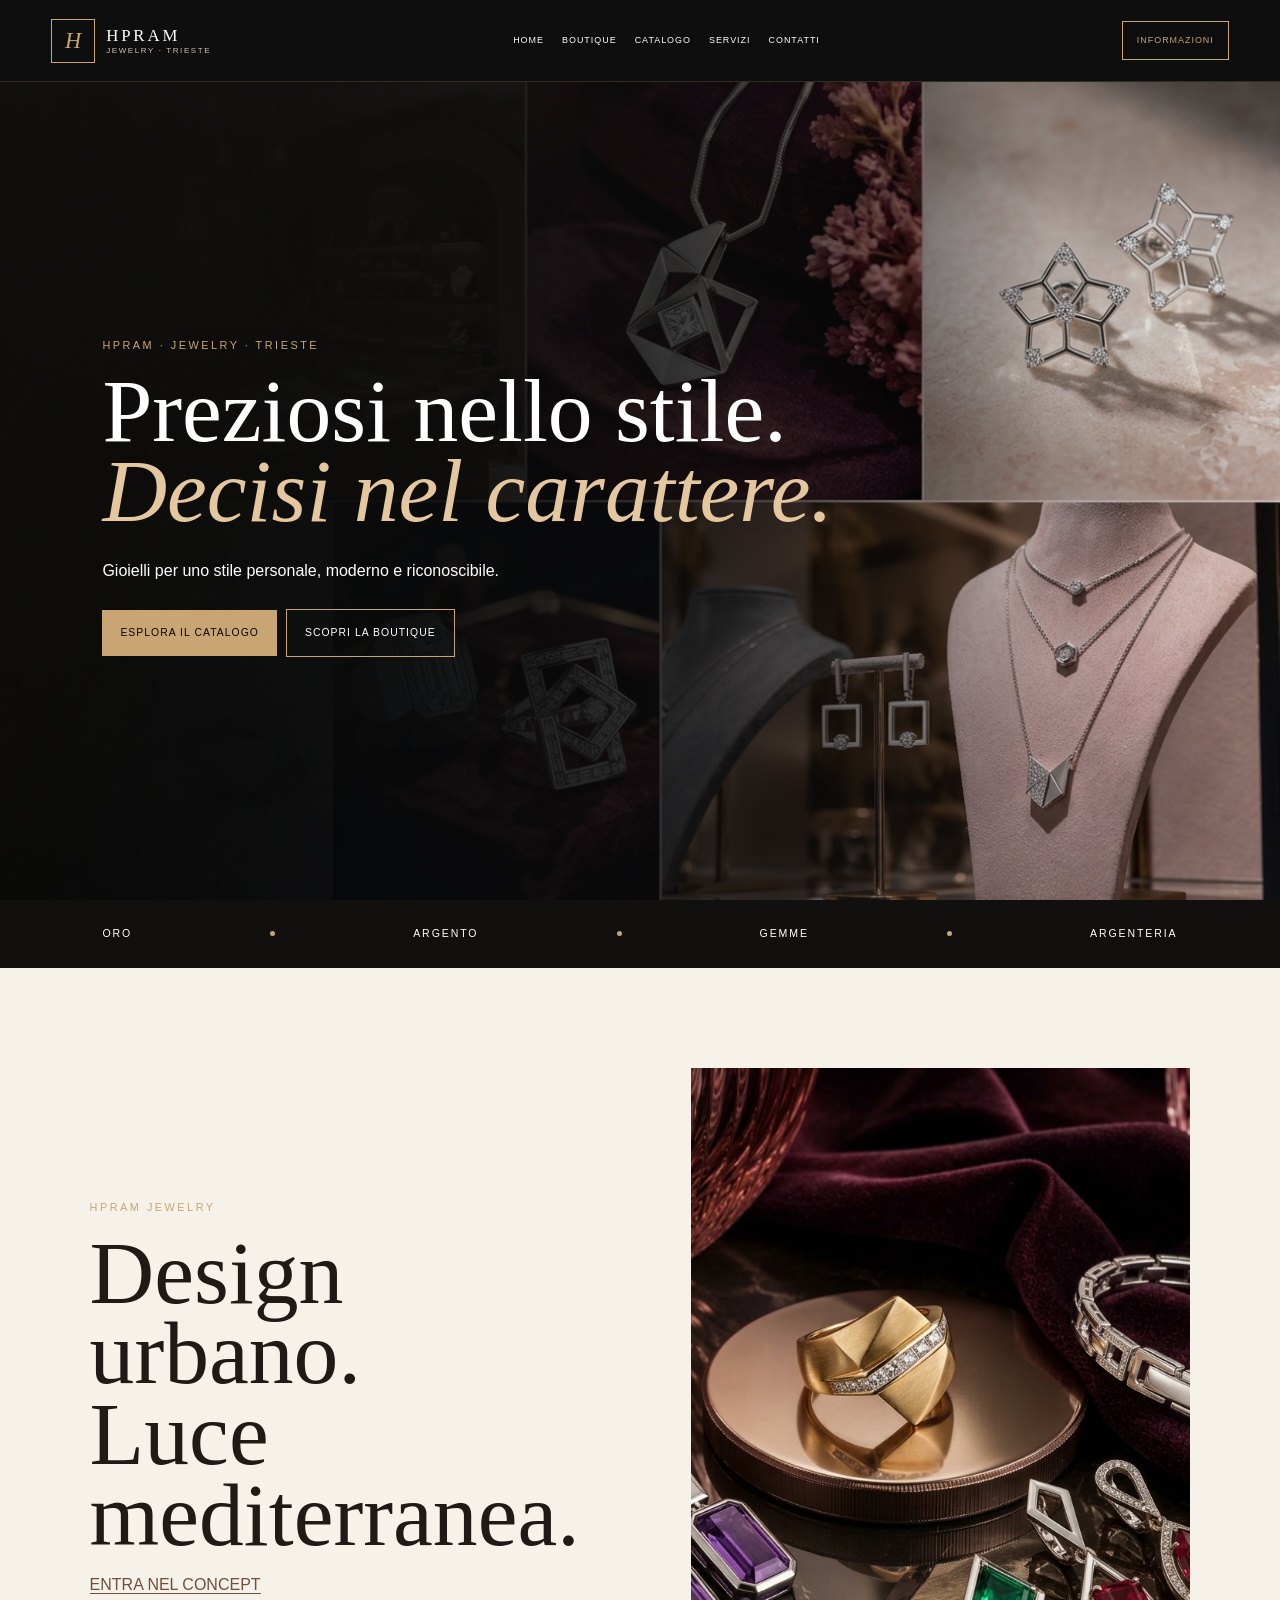
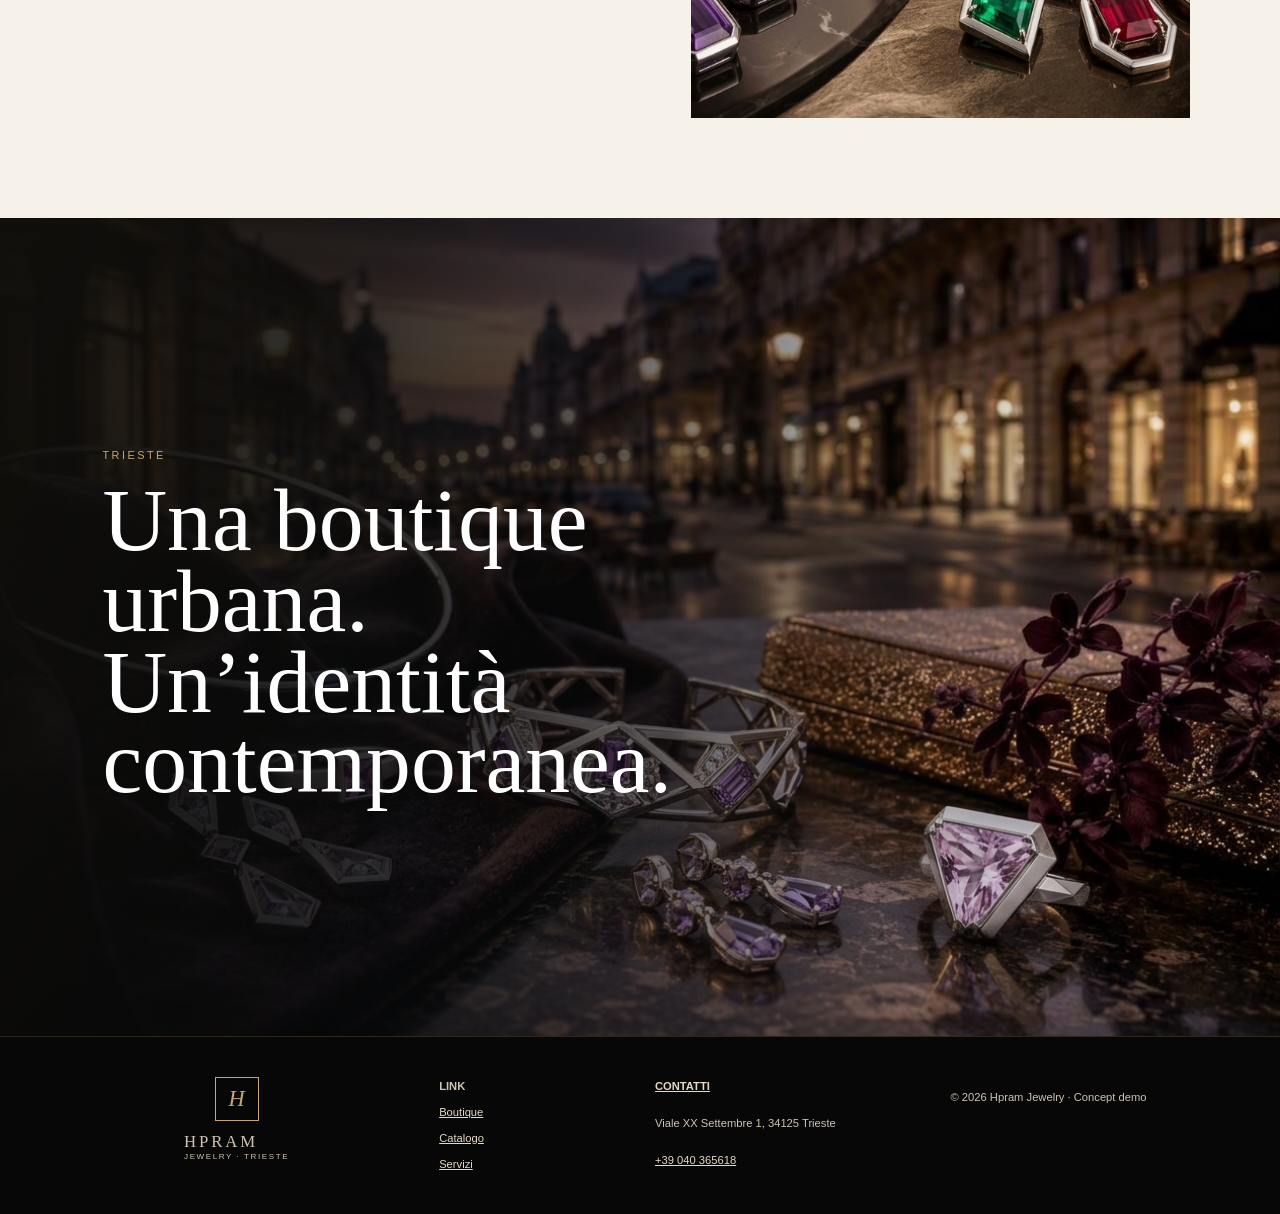
==== index.html @ 6ae10755 "Add files via upload" ====
<!doctype html>
<html lang="it">

<head>
    <meta charset="utf-8">
    <meta name="viewport" content="width=device-width,initial-scale=1">
    <meta name="description" content="Hpram Jewelry a Trieste: gioielli, orologi e argenteria.">
    <link rel="stylesheet" href="css/style.css">
    <script src="config/data.js" defer></script>
    <script src="js/site.js" defer></script>
    <title>Hpram Jewelry | Trieste</title>
</head>

<body>
    <!-- <div class="demo">CONCEPT DIMOSTRATIVO · PRODOTTI E PREZZI NON REALI</div> -->
    <header><a class="logo" href="index.html"><i>H</i><span>HPRAM<small>JEWELRY · TRIESTE</small></span></a><button
            class="menu">MENU</button>
        <nav><a href="index.html">HOME</a><a href="boutique.html">BOUTIQUE</a><a href="catalogo.html">CATALOGO</a>
            <!-- <a href="gioielli.html">GIOIELLI</a><a href="orologi.html">OROLOGI</a> -->
                <a href="servizi.html">SERVIZI</a><a
                href="contatti.html">CONTATTI</a></nav><a class="headerCta" href="contatti.html">INFORMAZIONI</a>
    </header>
    <main>
        <section class="hero"><img src="assets/images/hero.jpg">
            <div class="shade"></div>
            <div class="heroCopy">
                <p>HPRAM · JEWELRY · TRIESTE</p>
                <h1>Preziosi nello stile.<br><em>Decisi nel carattere.</em></h1><span>Gioielli per uno stile personale, moderno e riconoscibile.</span><a class="btn teal"
                    href="catalogo.html">ESPLORA IL CATALOGO</a><a class="btn ghost" href="boutique.html">SCOPRI LA
                    BOUTIQUE</a>
            </div>
        </section>
        <section class="manifesto">
            <span>ORO</span><i></i><span>ARGENTO</span><i></i><span>GEMME</span><i></i><span>ARGENTERIA</span>
        </section>
        <section class="intro section">
            <div>
                <p class="eyebrow">HPRAM JEWELRY</p>
                <h2>Design urbano.<br>Luce mediterranea.</h2>
                <!-- <p>Una direzione creativa completamente nuova: verde petrolio, blu notte, avorio e accenti oro chiaro.</p> -->
                <a class="textLink" href="boutique.html">ENTRA NEL CONCEPT</a>
            </div><img src="assets/images/gems.jpg">
        </section>
        <!-- <section class="portals"><a href="gioielli.html"><img src="assets/images/sculptural.jpg">
                <div><small>FORME E MATERIA</small>
                    <h2>Gioielli</h2>
                </div>
            </a>
            <a href="orologi.html"><img src="assets/images/watches.jpg">
                <div><small>TIME SELECTION</small>
                    <h2>Orologi</h2>
                </div>
            </a>
        </section> -->
        <section class="city"><img src="assets/images/trieste.jpg">
            <div>
                <p class="eyebrow">TRIESTE</p>
                <h2>Una boutique urbana.<br>Un’identità contemporanea.</h2>
            </div>
        </section>
    </main>
       <footer>
        <div class="logo"><i>H</i><span>HPRAM<small>JEWELRY · TRIESTE</small></span></div>
        <div><b>LINK</b><a href="boutique.html">Boutique</a><a href="catalogo.html">Catalogo</a><a
                href="servizi.html">Servizi</a></div>
        <div><b><a href="contatti.html">CONTATTI</a></b>
            <p data-key="address"></p><a class="phoneNumber"></a>
        </div>
        <p>© <span id="year"></span> Hpram Jewelry · Concept demo</p>
    </footer>
</body>

</html>
---- css/style.css ----
:root {
  --noir:#070707; --obsidian:#11100f; --espresso:#241914; --bronze:#6d503d;
  --champagne:#c8a572; --oldgold:#a9854f; --ivory:#f7f2e9; --porcelain:#fffdf9;
  --taupe:#cfc3b4; --ink:#201a17; --white:#fff; --serif:Georgia,serif;
  --header-h:82px;
}

*,*::before,*::after{box-sizing:border-box}
html{width:100%;max-width:100%;scroll-behavior:smooth;background:var(--noir)}
body{width:100%;max-width:100%;min-width:0;margin:0;overflow-x:clip;background:var(--ivory);color:var(--ink);font-family:Arial,sans-serif;line-height:1.7}
img,picture,video,svg{max-width:100%}
a{color:inherit}

.demo{padding:6px;background:var(--oldgold);color:var(--noir);text-align:center;font-size:9px;letter-spacing:.16em;font-weight:700}

header{height:var(--header-h);padding:0 4vw;background:rgba(7,7,7,.97);color:#fff;display:flex;align-items:center;justify-content:space-between;position:sticky;top:0;z-index:9999;border-bottom:1px solid #c8a57233;backdrop-filter:blur(14px);-webkit-backdrop-filter:blur(14px)}
.logo{display:flex;align-items:center;gap:11px;color:inherit;text-decoration:none;min-width:0}
.logo i{width:44px;height:44px;display:grid;place-items:center;flex:0 0 44px;border:1px solid var(--champagne);color:var(--champagne);font:italic 1.4rem var(--serif)}
.logo span{font:1.05rem var(--serif);letter-spacing:.17em}
.logo small{display:block;color:var(--taupe);font:8px Arial,sans-serif;letter-spacing:.2em}
.menu{display:none;color:#fff;background:none;border:0}
nav{display:flex;gap:18px}
nav a,.headerCta{color:#fff;text-decoration:none;font-size:.56rem;letter-spacing:.11em}
.headerCta{padding:11px 14px;border:1px solid var(--champagne);color:var(--champagne)}

.hero,.pageHero,.city{height:calc(100vh - var(--header-h));min-height:650px;position:relative;color:#fff;display:flex;align-items:center;background:var(--noir);overflow:hidden}
.hero>img,.pageHero>img,.city>img{position:absolute;inset:0;width:100%;height:100%;object-fit:cover}
.shade,.hero::after,.pageHero::after,.city::after{content:"";position:absolute;inset:0;background:linear-gradient(115deg,rgba(184,148,88,.07),transparent 42%),linear-gradient(90deg,rgba(4,5,6,.96),rgba(8,9,10,.82) 30%,rgba(12,12,13,.48) 58%,rgba(5,6,7,.10) 82%,rgba(5,6,7,.03))}
.heroCopy,.pageHero>div,.city>div{position:relative;z-index:1;margin-left:8vw;max-width:760px}
.heroCopy>p,.pageHero p,.eyebrow,.catalogHero>p,.category p{color:var(--champagne);text-transform:uppercase;letter-spacing:.23em;font-size:.68rem}
.hero h1,.pageHero h1,.intro h2,.city h2,.editorial h2,.category h1,.contact h1,.catalogHero h1{font:clamp(3.7rem,7vw,7rem)/.9 var(--serif);margin:.18em 0}
.hero h1 em{font-weight:400;color:#e4c79e}
.heroCopy>span{display:block;max-width:560px;margin:25px 0}

.btn{display:inline-block;padding:14px 18px;text-decoration:none;font-size:.65rem;letter-spacing:.1em;margin-right:9px}
.btn.teal{background:var(--champagne);color:var(--noir)}
.btn.ghost{border:1px solid var(--champagne);color:#fff}
.btn.dark{background:var(--espresso);color:#fff}

.manifesto{background:var(--obsidian);color:#fff;padding:25px 8vw;display:flex;align-items:center;justify-content:space-between;font-size:.66rem;letter-spacing:.18em}
.manifesto i{width:5px;height:5px;background:var(--champagne);border-radius:50%}
.section{padding:100px 7vw;background:var(--ivory)}
.intro,.editorial{display:grid;grid-template-columns:minmax(0,1fr) minmax(0,1fr);gap:8vw;align-items:center}
.intro>* ,.editorial>*{min-width:0}
.intro img{width:100%;height:650px;object-fit:cover}
.textLink{color:var(--bronze);text-decoration:none;border-bottom:1px solid var(--bronze)}

.portals{display:grid;grid-template-columns:minmax(0,1fr) minmax(0,1fr);gap:10px;background:var(--noir);padding:10px;overflow:hidden}
.portals a{height:74vh;position:relative;overflow:hidden;color:#fff;min-width:0}
.portals img{width:100%;height:100%;object-fit:cover}
.portals a::after{content:"";position:absolute;inset:0;background:linear-gradient(transparent,rgba(7,7,7,.94))}
.portals div{position:absolute;z-index:1;left:35px;right:35px;bottom:30px}
.portals small{color:var(--champagne)}
.portals h2{font:4rem var(--serif);margin:0}
.wide img{width:100%;height:78vh;object-fit:cover}

.catalogHero{padding:100px 7vw 70px;background:linear-gradient(135deg,var(--noir),var(--espresso) 58%,var(--bronze));color:#fff}
.catalogHero span{color:#eadcca}
.catalogArea,.filtered{padding:70px 5vw 100px;background:var(--ivory);min-width:0}
.tools{display:flex;gap:14px;align-items:center;flex-wrap:wrap;border-bottom:1px solid var(--taupe);padding-bottom:25px;min-width:0}
.tools input{flex:1;min-width:260px;padding:14px;background:var(--porcelain);border:1px solid var(--taupe);color:var(--ink)}
.tools select{padding:13px;background:var(--porcelain);border:1px solid var(--taupe);color:var(--ink)}
#filters{display:flex;gap:6px;min-width:0}
#filters button{padding:9px;border:1px solid var(--taupe);background:transparent;color:var(--espresso)}
#filters button.active{background:var(--espresso);color:#fff;border-color:var(--espresso)}
.productGrid{display:grid;grid-template-columns:repeat(4,minmax(0,1fr));gap:30px 12px;margin-top:25px;min-width:0}
.productGrid>*{min-width:0}
.photo{position:relative;aspect-ratio:1/1.12;overflow:hidden;background:#e7ded1;cursor:pointer}
.photo img{width:100%;height:100%;object-fit:cover}
.badge{position:absolute;top:10px;left:10px;background:var(--noir);color:var(--champagne);padding:6px;font-size:.55rem}
.metaCard{padding:12px 3px;min-width:0}
.metaCard small,#count,.contact dt{color:var(--bronze)}
.metaCard h2{font:1.25rem var(--serif);margin:5px 0}
.metaCard button{float:right;border:0;background:none;text-decoration:underline;color:var(--espresso)}
#count{margin:20px 0}
#empty{display:none}

.category{height:72vh;padding:7vw;display:flex;align-items:end;color:#fff;background-size:cover;background-position:center;overflow:hidden}
.category.jewelry{background-image:linear-gradient(#07070744,#070707dd),url('../assets/images/sculptural.jpg')}
.category.watches{background-image:linear-gradient(#07070744,#070707dd),url('../assets/images/watches.jpg')}
.serviceGrid{display:grid;grid-template-columns:minmax(0,1fr) minmax(0,1fr);gap:1px;background:var(--champagne)}
.serviceGrid article{background:var(--ivory);padding:60px;min-width:0}
.serviceGrid b{color:var(--oldgold)}
.serviceGrid h2{font:2.3rem var(--serif)}
.contact{display:grid;grid-template-columns:minmax(0,1fr) minmax(0,1fr);min-height:calc(100vh - var(--header-h));background:var(--ivory)}
.contact>div{min-width:0}
.contact>img{width:100%;height:100%;object-fit:cover;min-width:0}
.contact dt{font-size:.65rem;margin-top:18px}
.contact dd{margin:4px 0;font:1.15rem var(--serif);white-space:pre-line;overflow-wrap:anywhere}
.contact a{color:var(--espresso)}
.notice{color:#78695f;font-size:.8rem}

footer{padding:40px 5vw;background:var(--noir);color:var(--taupe);display:grid;grid-template-columns:1.3fr .7fr 1fr 1fr;gap:30px;font-size:.7rem;border-top:1px solid #c8a57233}
footer>div{display:flex;flex-direction:column;gap:7px;min-width:0}
footer a{color:#e7d8c3}

/* PRODUCT MODAL */
#modal{position:fixed;inset:0;width:min(1120px,calc(100% - 48px));max-width:1120px;max-height:min(820px,calc(100dvh - 48px));margin:auto;padding:0;border:0;border-radius:2px;background:#f5f3ef;color:#101112;box-shadow:0 40px 100px rgba(0,0,0,.4),0 10px 35px rgba(0,0,0,.18);overflow:hidden}
#modal::backdrop{background:rgba(4,6,8,.78);backdrop-filter:blur(12px);-webkit-backdrop-filter:blur(12px)}
#modal[open]{animation:modalIn .5s cubic-bezier(.22,1,.36,1)}
@keyframes modalIn{from{opacity:0;transform:translateY(20px) scale(.985)}to{opacity:1;transform:none}}
#modal .modalGrid{display:grid;grid-template-columns:minmax(0,1.08fr) minmax(380px,.92fr);min-height:650px}
#modal .modalGrid>img{display:block;width:100%;height:100%;min-height:650px;object-fit:cover;background:#e6e2dc}
#modal .modalGrid>div{display:flex;flex-direction:column;justify-content:center;padding:clamp(45px,5vw,75px);background:linear-gradient(145deg,rgba(190,158,100,.04),transparent 35%),#f5f3ef;overflow:hidden}
#modal .meta{margin:0 0 18px;color:#96794c;font-size:10px;font-weight:600;line-height:1.4;letter-spacing:.26em;text-transform:uppercase}
#modal h2{margin:0 0 14px;color:#111214;font-size:clamp(2.2rem,4vw,4rem);font-weight:300;line-height:.98;letter-spacing:-.045em}
#modal strong{display:block;margin:0 0 28px;color:#9b7c4a;font-size:.88rem;font-weight:500;letter-spacing:.08em}
#modal .desc{max-width:420px;margin:0 0 34px;color:#64615d;font-size:.95rem;line-height:1.75}
#modal dl{margin:0 0 36px;padding:0;border-top:1px solid rgba(17,18,20,.12)}
#modal dl>div{display:flex;align-items:center;justify-content:space-between;padding:18px 0;border-bottom:1px solid rgba(17,18,20,.12)}
#modal dt{color:#77736d;font-size:9px;font-weight:600;letter-spacing:.18em;text-transform:uppercase}
#modal dd{margin:0;color:#18191a;font-size:11px;font-weight:500;letter-spacing:.1em}
#modal .cont{display:flex;align-items:center;justify-content:space-between;width:100%;padding:19px 22px;border:1px solid #111315;background:#111315;color:#fff;font-size:10px;font-weight:600;letter-spacing:.16em;text-decoration:none}
#modal .cont::after{content:"→";color:#cfad72;font-size:17px}
#modal .close{position:absolute;top:22px;right:22px;z-index:10;display:flex;align-items:center;justify-content:center;width:44px;height:44px;padding:0;border:1px solid rgba(0,0,0,.12);border-radius:50%;background:rgba(245,243,239,.85);color:#111;font-size:24px;cursor:pointer;backdrop-filter:blur(10px);-webkit-backdrop-filter:blur(10px)}
html.modal-open,body.modal-open{overflow:hidden!important;overscroll-behavior:none}

/* TABLET + MOBILE */
@media(max-width:1000px){
  :root{--header-h:74px}
  header{position:fixed!important;top:0;left:0;right:0;width:100%;height:var(--header-h);padding:0 clamp(18px,5vw,35px);z-index:10001;background:rgba(7,7,7,.94)!important}
  body{padding-top:var(--header-h)}
  .headerCta{display:none}
  .menu{display:flex;align-items:center;justify-content:center;position:relative;z-index:10003;height:42px;padding:0 16px;border:1px solid rgba(255,255,255,.16);border-radius:100px;background:rgba(255,255,255,.025);color:#fff;font-size:10px;font-weight:500;letter-spacing:.18em;cursor:pointer}
  header nav{counter-reset:hpram-nav;display:flex;position:fixed;inset:0;z-index:10002;width:100%;height:100dvh;min-width:0;flex-direction:column;align-items:stretch;justify-content:center;gap:0;padding:max(100px,env(safe-area-inset-top)) clamp(24px,7vw,52px) max(35px,env(safe-area-inset-bottom));background:radial-gradient(circle at 90% 8%,rgba(199,164,103,.10),transparent 28%),radial-gradient(circle at 0 100%,rgba(255,255,255,.035),transparent 27%),#090a0b;overflow:hidden;overscroll-behavior:none;opacity:0;visibility:hidden;transform:translateX(100%);transition:transform .7s cubic-bezier(.76,0,.24,1),opacity .4s ease,visibility .7s}
  header nav::before{content:"HPRAM  /  TRIESTE";position:absolute;top:42px;left:clamp(24px,7vw,52px);color:#bc9b62;font-size:9px;font-weight:500;letter-spacing:.28em;opacity:0;transition:opacity .5s ease .4s}
  header nav::after{content:"";position:absolute;top:61px;left:clamp(24px,7vw,52px);width:0;height:1px;background:linear-gradient(90deg,#bc9b62,transparent);transition:width .9s cubic-bezier(.22,1,.36,1) .35s}
  header nav.open{opacity:1;visibility:visible;transform:none}
  header nav.open::before{opacity:.75}
  header nav.open::after{width:85px}
  header nav a{counter-increment:hpram-nav;position:relative;display:flex;align-items:center;width:100%;min-width:0;padding:clamp(13px,2.3vh,20px) 4px;border-bottom:1px solid rgba(255,255,255,.075);color:rgba(255,255,255,.92);font-size:clamp(1.45rem,6vw,2.3rem);font-weight:300;line-height:1;letter-spacing:-.02em;text-decoration:none;opacity:0;transform:translateX(30px);transition:opacity .55s ease,transform .65s cubic-bezier(.22,1,.36,1),color .3s ease}
  header nav a::before{content:"0" counter(hpram-nav);width:38px;flex:0 0 38px;color:#bc9b62;font-size:9px;font-weight:500;letter-spacing:.12em;opacity:.65}
  header nav.open a{opacity:1;transform:none}
  header nav.open a:nth-child(1){transition-delay:.12s} header nav.open a:nth-child(2){transition-delay:.17s} header nav.open a:nth-child(3){transition-delay:.22s} header nav.open a:nth-child(4){transition-delay:.27s} header nav.open a:nth-child(5){transition-delay:.32s} header nav.open a:nth-child(6){transition-delay:.37s} header nav.open a:nth-child(7){transition-delay:.42s}
  html.menu-open,body.menu-open{overflow:hidden!important;height:100%;max-height:100%;overscroll-behavior:none;touch-action:none}

  .section,.catalogArea,.filtered{width:100%;max-width:100%;padding-left:clamp(20px,5vw,40px);padding-right:clamp(20px,5vw,40px)}
  .intro,.editorial,.contact,.serviceGrid{grid-template-columns:minmax(0,1fr)}
  .productGrid{grid-template-columns:repeat(2,minmax(0,1fr))}
  .serviceGrid article{padding:55px clamp(20px,5vw,40px)}
  .contact{min-height:auto}
  .contact>img{height:min(70vh,650px)}
  footer{grid-template-columns:1fr 1fr;padding-left:clamp(20px,5vw,40px);padding-right:clamp(20px,5vw,40px)}
  .tools{min-width:0}
  .tools input,.tools select{max-width:100%;min-width:0}
  #filters{max-width:100%;min-width:0}
}

@media(max-width:650px){
  .section,.catalogArea,.filtered{padding-left:20px;padding-right:20px}
  header{padding-left:18px;padding-right:18px}
  .logo i{width:38px;height:38px;flex-basis:38px;font-size:1.15rem}
  .logo span{font-size:.9rem;letter-spacing:.14em;white-space:nowrap}
  .logo small{font-size:7px;letter-spacing:.14em}
  .menu{height:40px;padding:0 14px}
  .hero,.pageHero,.city{height:calc(100svh - var(--header-h));min-height:520px}
  .heroCopy,.pageHero>div,.city>div{width:auto;max-width:calc(100% - 40px);margin-left:20px;margin-right:20px}
  .hero h1,.pageHero h1,.intro h2,.city h2,.editorial h2,.category h1,.contact h1,.catalogHero h1{font-size:clamp(2.7rem,12vw,3.5rem);overflow-wrap:normal;word-break:normal}
  .manifesto{width:100%;padding:22px 20px;gap:12px;flex-wrap:wrap;overflow:hidden}
  .portals{grid-template-columns:minmax(0,1fr);padding:6px}
  .portals a{height:68vh;width:100%}
  .portals div{left:22px;right:22px;bottom:24px}
  .portals h2{font-size:clamp(2.4rem,11vw,3.5rem);line-height:1}
  .wide img{height:60vh}
  .serviceGrid article{padding:50px 20px}
  .contact>img{height:55vh;min-height:380px}
  .productGrid{grid-template-columns:minmax(0,1fr);gap:30px;width:100%}
  .tools{display:flex;flex-direction:column;align-items:stretch;width:100%;max-width:100%;gap:14px}
  .tools input,.tools select{display:block;width:100%;max-width:100%;min-width:0;flex:none}
  .tools input{font-size:16px}
  #filters{display:flex;width:100%;max-width:100%;min-width:0;gap:18px;overflow-x:auto;overflow-y:hidden;white-space:nowrap;scrollbar-width:none;-webkit-overflow-scrolling:touch}
  #filters::-webkit-scrollbar{display:none}
  #filters button{flex:0 0 auto}
  footer{grid-template-columns:minmax(0,1fr);padding:45px 20px;gap:28px}

  #modal{inset:0;width:100%;max-width:none;height:100dvh;max-height:100dvh;margin:0;border-radius:0;overflow:hidden}
  #modal .modalGrid{grid-template-columns:1fr;grid-template-rows:43dvh 57dvh;width:100%;height:100dvh;min-height:0;overflow:hidden}
  #modal .modalGrid>img{width:100%;height:43dvh;min-height:0;object-fit:cover}
  #modal .modalGrid>div{height:57dvh;padding:27px 24px max(22px,env(safe-area-inset-bottom));justify-content:flex-start;overflow:hidden}
  #modal .meta{margin-bottom:11px;font-size:8px}
  #modal h2{margin-bottom:10px;font-size:clamp(1.9rem,9vw,2.7rem)}
  #modal strong{margin-bottom:17px;font-size:.8rem}
  #modal .desc{margin-bottom:20px;font-size:.85rem;line-height:1.6}
  #modal dl{margin-bottom:21px}
  #modal dl>div{padding:13px 0}
  #modal .cont{min-height:52px;margin-top:auto;padding:16px 18px;font-size:9px}
  #modal .close{position:fixed;top:max(18px,env(safe-area-inset-top));right:18px;width:43px;height:43px;border-color:rgba(255,255,255,.35);background:rgba(10,11,12,.55);color:#fff}
}

@media(max-width:380px){
  .section,.catalogArea,.filtered{padding-left:16px;padding-right:16px}
  header{padding-left:14px;padding-right:14px}
  .logo span{font-size:.82rem;letter-spacing:.11em}
  .logo small{font-size:6px}
  .menu{padding:0 12px;font-size:9px}
  .heroCopy,.pageHero>div,.city>div{max-width:calc(100% - 32px);margin-left:16px;margin-right:16px}
}

@media(max-width:650px) and (max-height:700px){
  #modal .modalGrid{grid-template-rows:36dvh 64dvh}
  #modal .modalGrid>img{height:36dvh}
  #modal .modalGrid>div{height:64dvh;padding-top:22px}
  #modal h2{font-size:1.85rem}
  #modal .desc{line-height:1.5;margin-bottom:14px}
}

@media(prefers-reduced-motion:reduce){
  *,*::before,*::after{scroll-behavior:auto!important;transition-duration:.01ms!important;animation-duration:.01ms!important;animation-iteration-count:1!important}
}



/* =========================================================
   HPRAM - PREMIUM MOBILE HERO
   ========================================================= */

@media (max-width: 650px) {

    /* =====================================================
       HERO
       ===================================================== */

    .hero {
        position: relative;

        width: 100%;
        max-width: 100%;

        /*
         * Se hai header mobile fixed da 74px
         */
        height: calc(100svh - 74px);
        min-height: 600px;

        display: flex;
        align-items: flex-end;

        overflow: hidden;

        background: #070707;
    }


    /* =====================================================
       HERO IMAGE
       ===================================================== */

    .hero > img {
        position: absolute;
        inset: 0;

        width: 100%;
        height: 100%;

        max-width: none;

        object-fit: cover;

        /*
         * Sposta leggermente l'inquadratura.
         * Puoi regolare 60% in base alla tua hero.jpg
         */
        object-position: 60% center;

        transform: scale(1.015);
    }


    /* =====================================================
       OVERLAY

       Più profondo in basso, dove si trova il testo.
       L'immagine nella parte superiore resta visibile.
       ===================================================== */

    .hero .shade {
        position: absolute;
        inset: 0;

        z-index: 1;

        width: 100%;
        height: 100%;

        background:
            linear-gradient(
                180deg,
                rgba(7, 7, 7, .08) 0%,
                rgba(7, 7, 7, .10) 25%,
                rgba(7, 7, 7, .35) 48%,
                rgba(7, 7, 7, .82) 73%,
                rgba(7, 7, 7, .98) 100%
            ),
            linear-gradient(
                90deg,
                rgba(7, 7, 7, .32) 0%,
                rgba(7, 7, 7, .05) 75%
            );

        pointer-events: none;
    }


    /*
     * Se nel tuo CSS desktop hai anche .hero::after con
     * un altro overlay, sul mobile conviene eliminarlo.
     */

    .hero::after {
        display: none;
    }


    /* =====================================================
       HERO CONTENT
       ===================================================== */

    .heroCopy {
        position: relative;

        z-index: 2;

        width: 100%;
        max-width: 100%;

        margin: 0;

        padding:
            0
            20px
            clamp(32px, 6vh, 55px);

        box-sizing: border-box;
    }


    /* HPRAM · JEWELRY · TRIESTE */

    .heroCopy > p {
        display: flex;
        align-items: center;

        gap: 11px;

        margin: 0 0 17px;

        color: #c5a16a;

        font-size: 8px;
        font-weight: 600;

        line-height: 1.2;

        letter-spacing: .21em;

        text-transform: uppercase;
    }


    /* piccolo dettaglio grafico */

    .heroCopy > p::before {
        content: "";

        display: block;

        width: 25px;
        height: 1px;

        flex: 0 0 25px;

        background: #c5a16a;
    }


    /* =====================================================
       TITLE
       ===================================================== */

    .hero h1 {
        width: 100%;
        max-width: 520px;

        margin: 0;

        color: #fff;

        font-size: clamp(
            2.75rem,
            12vw,
            4.2rem
        );

        font-weight: 400;

        line-height: .91;

        letter-spacing: -.045em;

        text-wrap: balance;
    }


    .hero h1 em {
        display: inline-block;

        margin-top: .1em;

        color: #d4b887;

        font-weight: 400;
    }


    /* =====================================================
       DESCRIPTION
       ===================================================== */

    .heroCopy > span {
        display: block;

        width: 100%;
        max-width: 350px;

        margin: 21px 0 25px;

        color: rgba(255, 255, 255, .69);

        font-size: .91rem;
        font-weight: 400;

        line-height: 1.55;

        letter-spacing: .005em;
    }


    /* =====================================================
       CTA
       ===================================================== */

    .heroCopy .btn {
        display: flex;
        align-items: center;
        justify-content: space-between;

        width: 100%;

        min-height: 52px;

        margin: 0;

        padding: 0 18px;

        box-sizing: border-box;

        font-size: 8px;
        font-weight: 600;

        line-height: 1;

        letter-spacing: .15em;

        text-decoration: none;
    }


    /* Spazio tra i due pulsanti */

    .heroCopy .btn + .btn {
        margin-top: 9px;
    }


    /* CTA principale */

    .heroCopy .btn.teal {
        border: 1px solid #c29d65;

        background: #c29d65;
        color: #090909;
    }


    /* freccia */

    .heroCopy .btn.teal::after {
        content: "→";

        font-size: 15px;

        transition: transform .3s ease;
    }


    .heroCopy .btn.teal:active::after {
        transform: translateX(4px);
    }


    /* CTA secondaria */

    .heroCopy .btn.ghost {
        border: 1px solid rgba(255,255,255,.22);

        background: rgba(255,255,255,.035);

        color: rgba(255,255,255,.85);

        backdrop-filter: blur(8px);
        -webkit-backdrop-filter: blur(8px);
    }


    /* =====================================================
       MANIFESTO
       ===================================================== */

    .manifesto {
        display: flex;
        align-items: center;
        justify-content: flex-start;

        width: 100%;
        max-width: 100%;

        min-height: 54px;

        gap: 14px;

        margin: 0;
        padding: 0 20px;

        box-sizing: border-box;

        background: #0a0a0a;

        color: rgba(255,255,255,.58);

        overflow-x: auto;
        overflow-y: hidden;

        white-space: nowrap;

        scrollbar-width: none;

        overscroll-behavior-x: contain;

        -webkit-overflow-scrolling: touch;
    }


    .manifesto::-webkit-scrollbar {
        display: none;
    }


    .manifesto span {
        flex: 0 0 auto;

        color: rgba(255,255,255,.58);

        font-size: 7px;
        font-weight: 600;

        line-height: 1;

        letter-spacing: .2em;

        transition: color .3s ease;
    }


    .manifesto i {
        display: block;

        width: 3px;
        height: 3px;

        flex: 0 0 3px;

        border-radius: 50%;

        background: #b8925e;

        opacity: .8;
    }
}

/* =========================================================
   CONTACT — HPRAM JEWELRY
   Premium / Editorial / Luxury
   Usa esclusivamente i colori già presenti in :root
   ========================================================= */

.contact {
  position: relative;
  display: grid;
  grid-template-columns: minmax(0, 1.05fr) minmax(420px, .95fr);

  width: min(1420px, calc(100% - 48px));
  min-height: 700px;

  margin: 90px auto;
  padding: 0;

  background: var(--ivory);
  color: var(--ink);

  border: 1px solid rgba(109, 80, 61, .14);
  border-radius: 4px;

  overflow: hidden;
  box-shadow: 0 30px 80px rgba(7, 7, 7, .07);
}


/* =========================================================
   CONTENT
   ========================================================= */

.contactContent {
  position: relative;
  z-index: 2;

  display: flex;
  flex-direction: column;
  justify-content: center;

  min-width: 0;

  padding: clamp(55px, 7vw, 105px);
}


/* piccolo dettaglio luxury */

.contactContent::before {
  content: "";

  width: 42px;
  height: 1px;

  margin-bottom: 26px;

  background: var(--oldgold);
}


/* =========================================================
   EYEBROW
   ========================================================= */

.contact .eyebrow {
  margin: 0 0 20px;

  color: var(--bronze);

  font-size: .67rem;
  font-weight: 600;
  letter-spacing: .25em;
  line-height: 1.4;

  text-transform: uppercase;
}


/* =========================================================
   TITLE
   ========================================================= */

.contact h1 {
  max-width: 670px;

  margin: 0 0 28px;

  color: var(--noir);

  font-size: clamp(2.9rem, 5vw, 5.1rem);
  font-weight: 400;
  line-height: .97;
  letter-spacing: -.045em;
}

.contact h1 em {
  display: inline-block;

  margin-top: 6px;

  color: var(--oldgold);

  font-family: var(--serif);
  font-weight: 400;
}


/* =========================================================
   INTRO
   ========================================================= */

.contactIntro {
  max-width: 540px;

  margin: 0 0 42px;

  color: var(--bronze);

  font-size: clamp(.98rem, 1.2vw, 1.08rem);
  font-weight: 400;
  line-height: 1.8;
}


/* =========================================================
   DETAILS
   ========================================================= */

.contactDetails {
  width: 100%;

  margin: 0 0 42px;
  padding: 0;

  border-top: 1px solid rgba(109, 80, 61, .18);
}

.contactDetails > div {
  display: grid;
  grid-template-columns: 125px minmax(0, 1fr);
  align-items: center;
  gap: 22px;

  min-height: 72px;

  padding: 18px 0;

  border-bottom: 1px solid rgba(109, 80, 61, .18);
}

.contactDetails dt {
  margin: 0;

  color: var(--oldgold);

  font-size: .60rem;
  font-weight: 700;
  letter-spacing: .20em;
  line-height: 1.4;

  text-transform: uppercase;
}

.contactDetails dd {
  min-width: 0;
  margin: 0;

  color: var(--ink);

  font-size: .95rem;
  font-weight: 500;
  line-height: 1.6;

  overflow-wrap: anywhere;
}


/* =========================================================
   BUTTONS
   ========================================================= */

.contactActions {
  display: flex;
  flex-wrap: wrap;
  gap: 12px;
}

.contactActions .btn {
  display: inline-flex;
  align-items: center;
  justify-content: center;

  min-width: 175px;
  min-height: 54px;

  padding: 16px 28px;

  border: 1px solid transparent;
  border-radius: 2px;

  font-size: .65rem;
  font-weight: 700;
  letter-spacing: .16em;
  line-height: 1;

  text-decoration: none;
  text-align: center;

  cursor: pointer;

  transition:
    color .3s ease,
    background-color .3s ease,
    border-color .3s ease,
    transform .3s ease,
    box-shadow .3s ease;
}


/* INDICAZIONI
   Manteniamo .teal perché esiste già nel tuo HTML,
   ma visivamente diventa champagne/gold
*/

.contactActions .btn.teal {
  color: var(--noir);
  background: var(--champagne);
  border-color: var(--champagne);
}

.contactActions .btn.teal:hover {
  color: var(--porcelain);
  background: var(--oldgold);
  border-color: var(--oldgold);

  transform: translateY(-2px);

  box-shadow: 0 12px 28px rgba(109, 80, 61, .18);
}


/* CHIAMA */

.contactActions .btn.dark {
  color: var(--noir);
  background: transparent;

  border-color: rgba(32, 26, 23, .28);
}

.contactActions .btn.dark:hover {
  color: var(--porcelain);
  background: var(--noir);
  border-color: var(--noir);

  transform: translateY(-2px);
}


/* Accessibilità */

.contactActions .btn:focus-visible {
  outline: 2px solid var(--champagne);
  outline-offset: 4px;
}


/* =========================================================
   IMAGE
   ========================================================= */

.contactImage {
  position: relative;

  min-width: 0;
  min-height: 700px;

  overflow: hidden;

  background: var(--obsidian);
}

.contactImage::before {
  content: "";

  position: absolute;
  inset: 0;

  z-index: 1;
  pointer-events: none;

  background:
    linear-gradient(
      90deg,
      rgba(17, 16, 15, .14) 0%,
      transparent 25%
    );
}

.contactImage::after {
  content: "";

  position: absolute;
  inset: 0;

  z-index: 1;
  pointer-events: none;

  background:
    linear-gradient(
      180deg,
      transparent 55%,
      rgba(7, 7, 7, .18) 100%
    );
}

.contactImage img {
  display: block;

  width: 100%;
  height: 100%;

  object-fit: cover;
  object-position: center;

  transition:
    transform .9s cubic-bezier(.2, .65, .3, 1),
    filter .6s ease;
}


/* zoom molto delicato */

@media (hover: hover) and (pointer: fine) {

  .contact:hover .contactImage img {
    transform: scale(1.025);
  }

}


/* =========================================================
   TABLET
   ========================================================= */

@media (max-width: 1050px) {

  .contact {
    grid-template-columns: 1fr .85fr;

    width: calc(100% - 36px);
    min-height: 640px;

    margin: 65px auto;
  }

  .contactContent {
    padding: 60px 45px;
  }

  .contactImage {
    min-height: 640px;
  }

  .contact h1 {
    font-size: clamp(2.8rem, 6vw, 4.2rem);
  }

}


/* =========================================================
   MOBILE
   ========================================================= */

@media (max-width: 760px) {

  .contact {
    display: flex;
    flex-direction: column;

    width: calc(100% - 24px);
    min-height: 0;

    margin: 35px auto;

    border-radius: 3px;

    overflow: hidden;
  }


  /* FOTO */

  .contactImage {
    order: 1;

    width: 100%;
    height: clamp(310px, 90vw, 440px);
    min-height: 0;
  }

  .contactImage img {
    width: 100%;
    height: 100%;

    object-fit: cover;
    object-position: center;
  }

  .contactImage::before {
    background:
      linear-gradient(
        180deg,
        transparent 60%,
        rgba(7, 7, 7, .18)
      );
  }


  /* CONTENUTO */

  .contactContent {
    order: 2;

    width: 100%;

    padding:
      44px
      clamp(22px, 7vw, 34px)
      38px;
  }

  .contactContent::before {
    width: 35px;

    margin-bottom: 20px;
  }


  /* EYEBROW */

  .contact .eyebrow {
    margin-bottom: 16px;

    font-size: .6rem;
    letter-spacing: .22em;
  }


  /* TITLE */

  .contact h1 {
    margin-bottom: 22px;

    font-size: clamp(2.4rem, 11vw, 3.35rem);
    line-height: .98;
    letter-spacing: -.04em;
  }

  .contact h1 em {
    margin-top: 5px;

    color: var(--oldgold);
  }


  /* INTRO */

  .contactIntro {
    margin-bottom: 32px;

    font-size: .95rem;
    line-height: 1.7;
  }


  /* DETAILS */

  .contactDetails {
    margin-bottom: 32px;
  }

  .contactDetails > div {
    display: block;

    min-height: 0;

    padding: 17px 0;
  }

  .contactDetails dt {
    margin-bottom: 7px;

    font-size: .57rem;
  }

  .contactDetails dd {
    width: 100%;

    font-size: .92rem;
    line-height: 1.55;
  }


  /* BUTTONS */

  .contactActions {
    display: grid;
    grid-template-columns: 1fr;
    gap: 10px;

    width: 100%;
  }

  .contactActions .btn {
    width: 100%;
    min-width: 0;
    min-height: 55px;

    padding: 17px 20px;
  }

}


/* =========================================================
   SMALL SMARTPHONES
   ========================================================= */

@media (max-width: 390px) {

  .contact {
    width: calc(100% - 16px);

    margin: 24px auto;
  }

  .contactImage {
    height: 285px;
  }

  .contactContent {
    padding: 38px 20px 28px;
  }

  .contact h1 {
    font-size: clamp(2.15rem, 12vw, 2.75rem);
  }

  .contactIntro {
    font-size: .91rem;
  }

}


/* =========================================================
   RESPONSIVE SAFETY
   ========================================================= */

.contact,
.contact *,
.contact *::before,
.contact *::after {
  box-sizing: border-box;
}

.contact img {
  max-width: 100%;
}


/* Reduced motion */

@media (prefers-reduced-motion: reduce) {

  .contactImage img,
  .contactActions .btn {
    transition: none;
  }

}
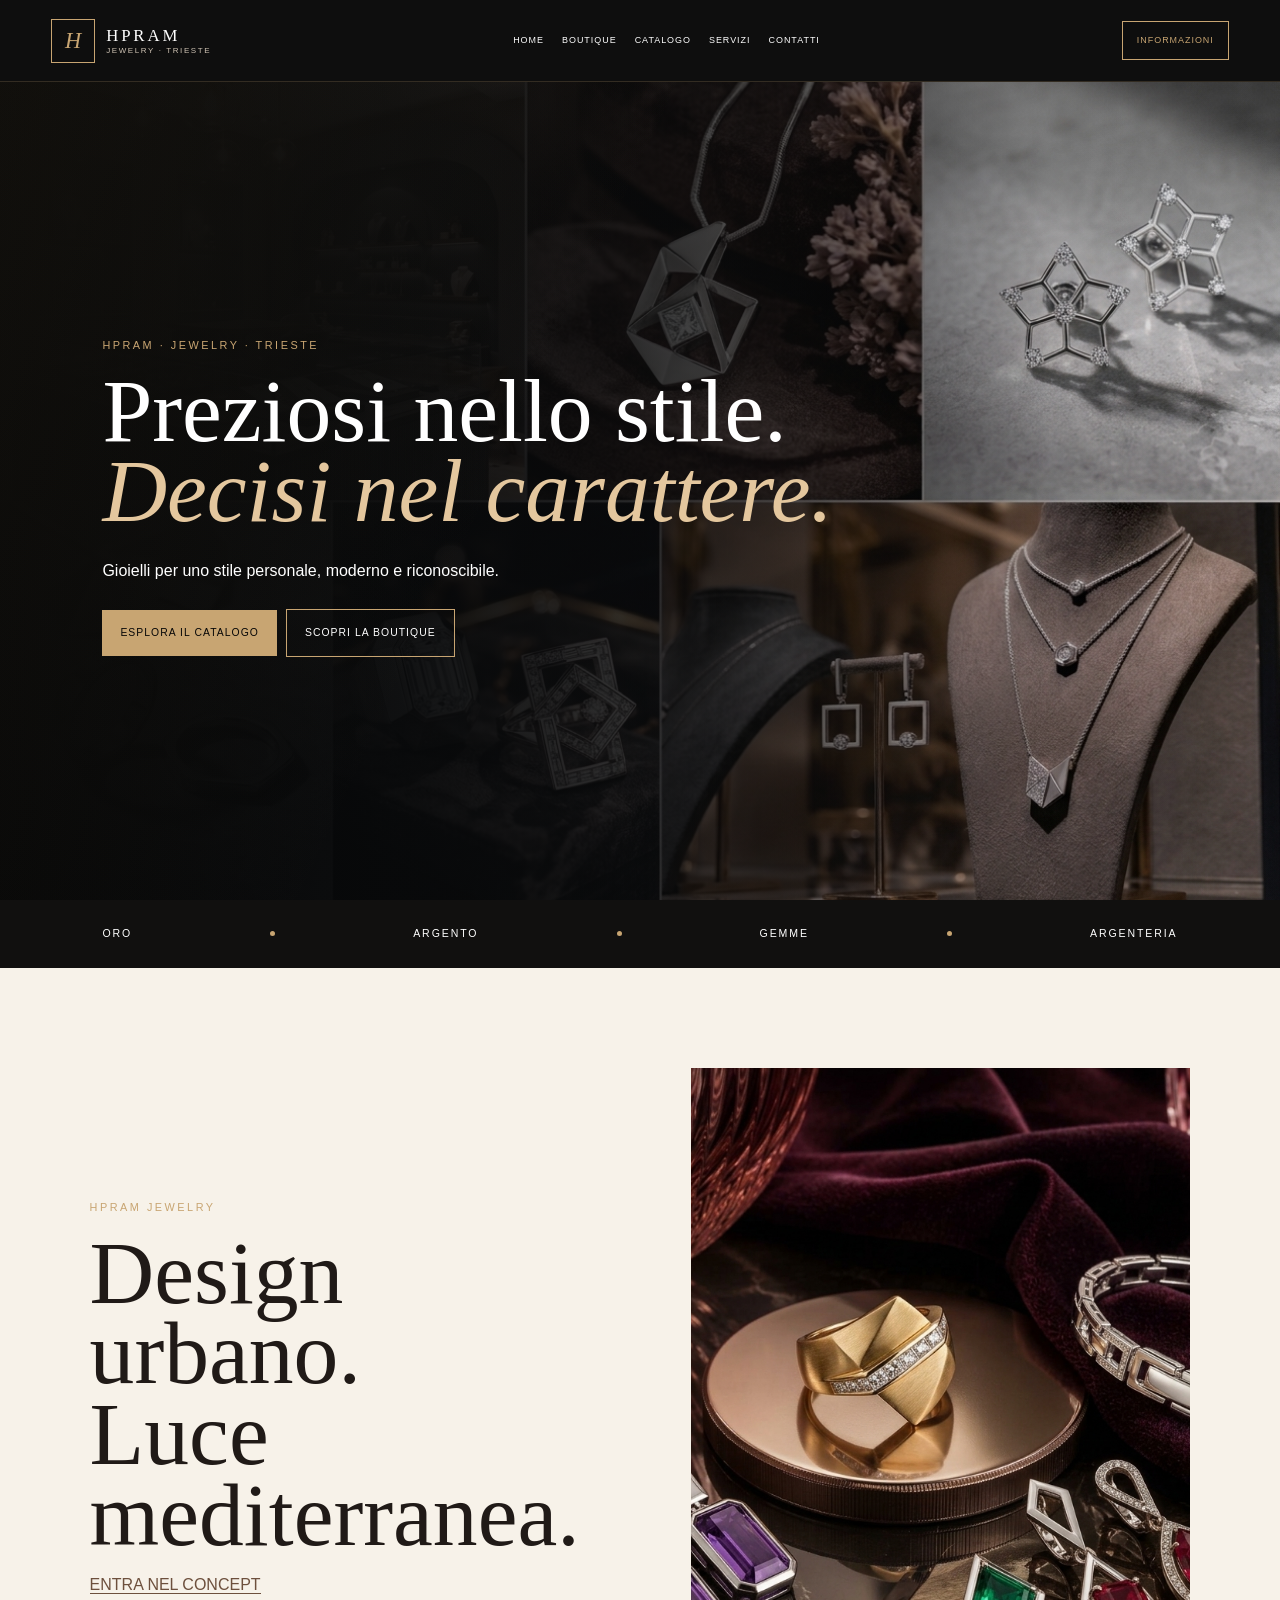
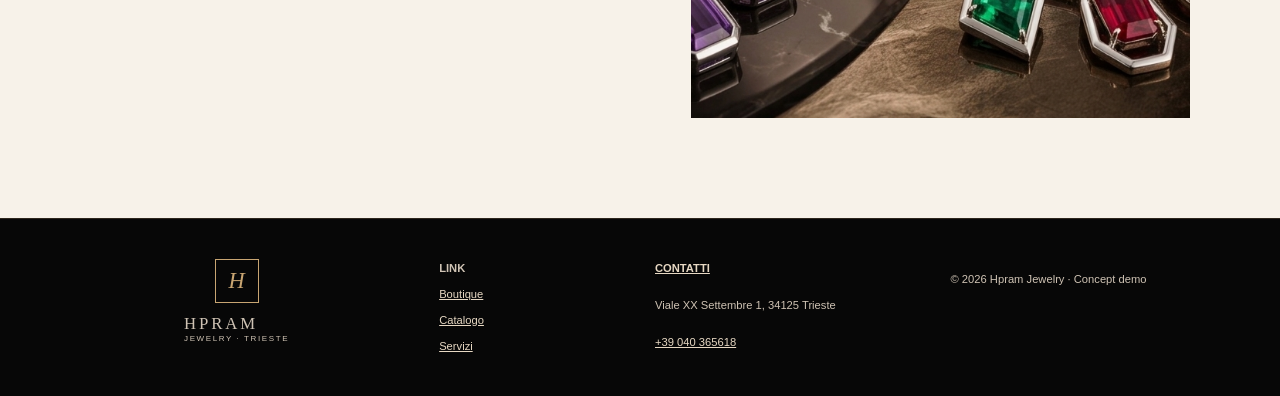
==== commit 22a82192: "Update index.html" ====
--- a/index.html
+++ b/index.html
@@ -52,12 +52,12 @@
                 </div>
             </a>
         </section> -->
-        <section class="city"><img src="assets/images/trieste.jpg">
+         <!-- <section class="city"><img src="assets/images/trieste.jpg">
             <div>
                 <p class="eyebrow">TRIESTE</p>
                 <h2>Una boutique urbana.<br>Un’identità contemporanea.</h2>
             </div>
-        </section>
+        </section>-->
     </main>
        <footer>
         <div class="logo"><i>H</i><span>HPRAM<small>JEWELRY · TRIESTE</small></span></div>
@@ -70,4 +70,4 @@
     </footer>
 </body>
 
-</html>+</html>
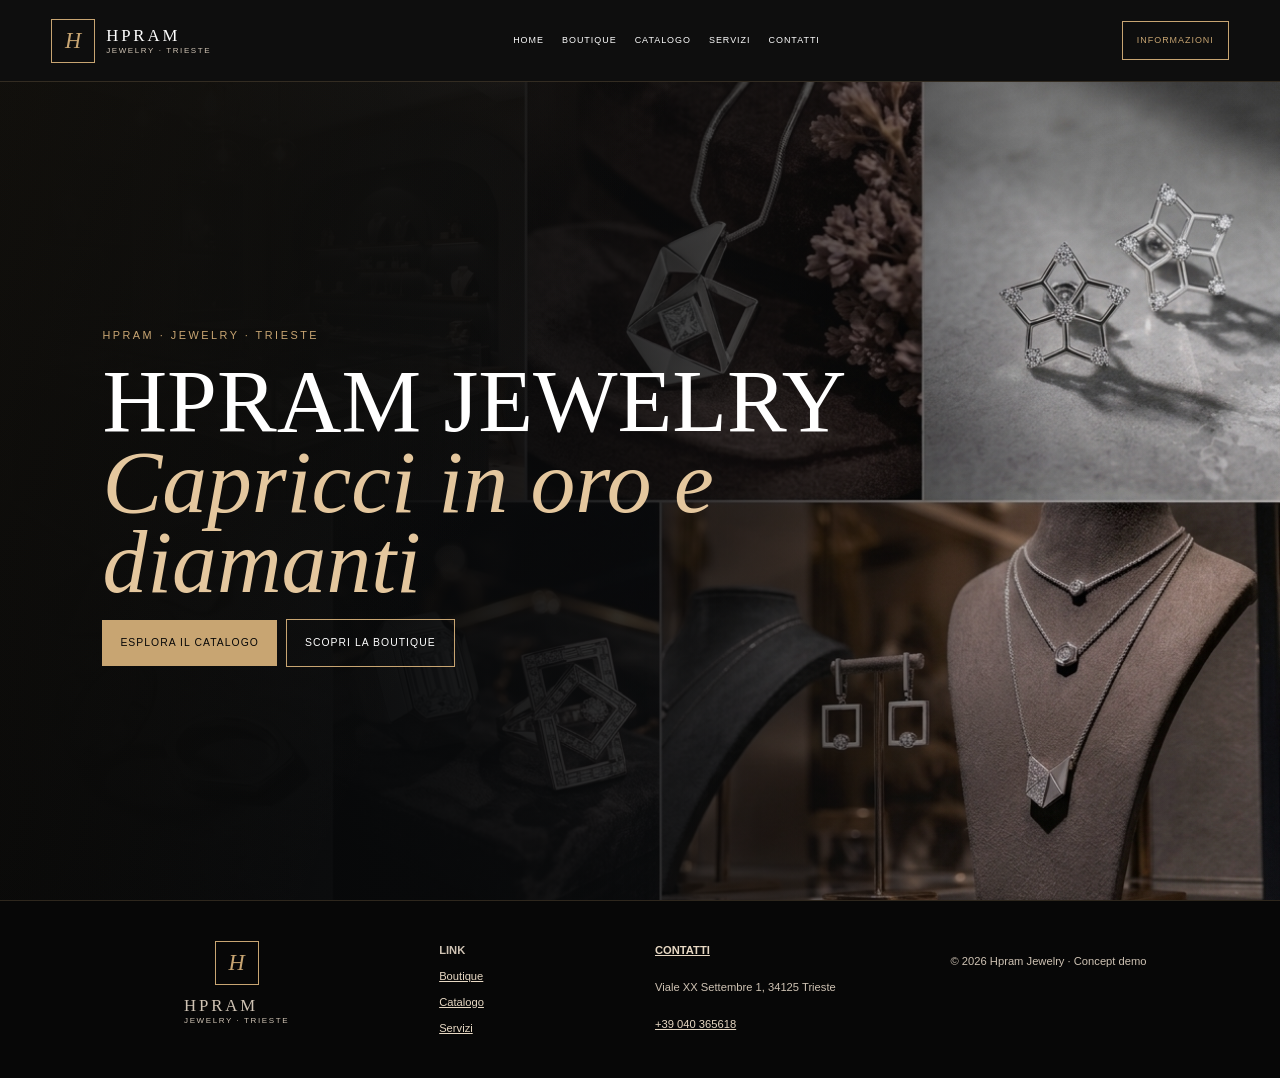
==== commit ee2ad727: "Update index.html" ====
--- a/index.html
+++ b/index.html
@@ -25,22 +25,21 @@
             <div class="shade"></div>
             <div class="heroCopy">
                 <p>HPRAM · JEWELRY · TRIESTE</p>
-                <h1>Preziosi nello stile.<br><em>Decisi nel carattere.</em></h1><span>Gioielli per uno stile personale, moderno e riconoscibile.</span><a class="btn teal"
+                <h1>HPRAM JEWELRY<br><em>Capricci in oro e diamanti</em></h1><a class="btn teal"
                     href="catalogo.html">ESPLORA IL CATALOGO</a><a class="btn ghost" href="boutique.html">SCOPRI LA
                     BOUTIQUE</a>
             </div>
         </section>
-        <section class="manifesto">
+        <!-- <section class="manifesto">
             <span>ORO</span><i></i><span>ARGENTO</span><i></i><span>GEMME</span><i></i><span>ARGENTERIA</span>
         </section>
         <section class="intro section">
             <div>
                 <p class="eyebrow">HPRAM JEWELRY</p>
                 <h2>Design urbano.<br>Luce mediterranea.</h2>
-                <!-- <p>Una direzione creativa completamente nuova: verde petrolio, blu notte, avorio e accenti oro chiaro.</p> -->
                 <a class="textLink" href="boutique.html">ENTRA NEL CONCEPT</a>
             </div><img src="assets/images/gems.jpg">
-        </section>
+        </section> -->
         <!-- <section class="portals"><a href="gioielli.html"><img src="assets/images/sculptural.jpg">
                 <div><small>FORME E MATERIA</small>
                     <h2>Gioielli</h2>
@@ -52,12 +51,12 @@
                 </div>
             </a>
         </section> -->
-         <!-- <section class="city"><img src="assets/images/trieste.jpg">
+        <!-- <section class="city"><img src="assets/images/trieste.jpg">
             <div>
                 <p class="eyebrow">TRIESTE</p>
                 <h2>Una boutique urbana.<br>Un’identità contemporanea.</h2>
             </div>
-        </section>-->
+        </section> -->
     </main>
        <footer>
         <div class="logo"><i>H</i><span>HPRAM<small>JEWELRY · TRIESTE</small></span></div>
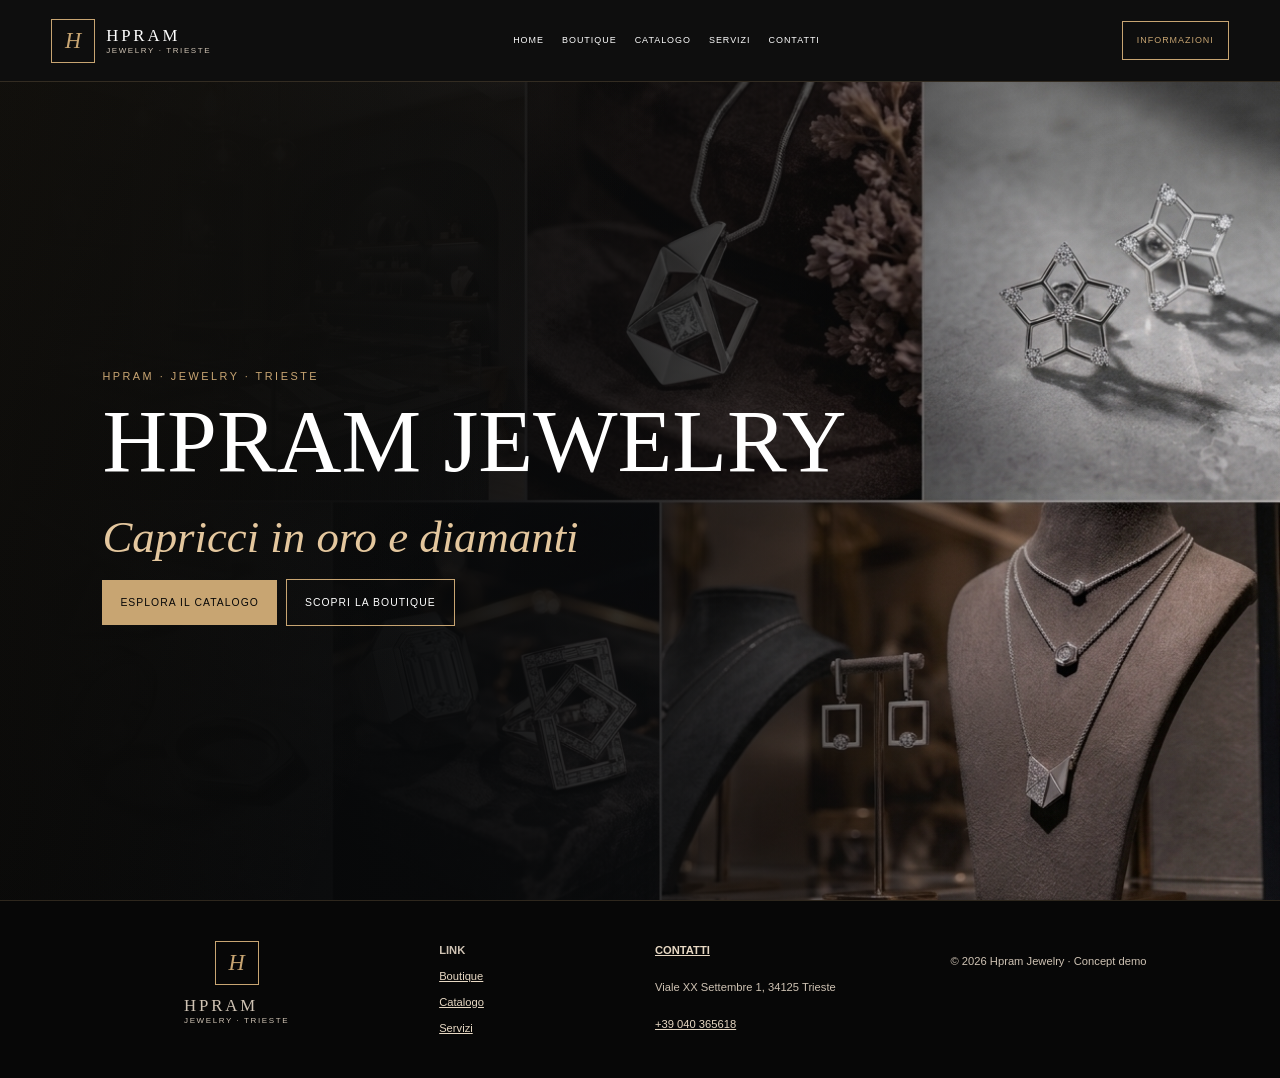
==== commit 88aebce0: "Update index.html" ====
--- a/index.html
+++ b/index.html
@@ -5,7 +5,7 @@
     <meta charset="utf-8">
     <meta name="viewport" content="width=device-width,initial-scale=1">
     <meta name="description" content="Hpram Jewelry a Trieste: gioielli, orologi e argenteria.">
-    <link rel="stylesheet" href="css/style.css">
+    <link rel="stylesheet" href="css/style.css?v=1">
     <script src="config/data.js" defer></script>
     <script src="js/site.js" defer></script>
     <title>Hpram Jewelry | Trieste</title>
--- a/css/style.css
+++ b/css/style.css
@@ -1,211 +1,1296 @@
 :root {
-  --noir:#070707; --obsidian:#11100f; --espresso:#241914; --bronze:#6d503d;
-  --champagne:#c8a572; --oldgold:#a9854f; --ivory:#f7f2e9; --porcelain:#fffdf9;
-  --taupe:#cfc3b4; --ink:#201a17; --white:#fff; --serif:Georgia,serif;
-  --header-h:82px;
-}
-
-*,*::before,*::after{box-sizing:border-box}
-html{width:100%;max-width:100%;scroll-behavior:smooth;background:var(--noir)}
-body{width:100%;max-width:100%;min-width:0;margin:0;overflow-x:clip;background:var(--ivory);color:var(--ink);font-family:Arial,sans-serif;line-height:1.7}
-img,picture,video,svg{max-width:100%}
-a{color:inherit}
-
-.demo{padding:6px;background:var(--oldgold);color:var(--noir);text-align:center;font-size:9px;letter-spacing:.16em;font-weight:700}
-
-header{height:var(--header-h);padding:0 4vw;background:rgba(7,7,7,.97);color:#fff;display:flex;align-items:center;justify-content:space-between;position:sticky;top:0;z-index:9999;border-bottom:1px solid #c8a57233;backdrop-filter:blur(14px);-webkit-backdrop-filter:blur(14px)}
-.logo{display:flex;align-items:center;gap:11px;color:inherit;text-decoration:none;min-width:0}
-.logo i{width:44px;height:44px;display:grid;place-items:center;flex:0 0 44px;border:1px solid var(--champagne);color:var(--champagne);font:italic 1.4rem var(--serif)}
-.logo span{font:1.05rem var(--serif);letter-spacing:.17em}
-.logo small{display:block;color:var(--taupe);font:8px Arial,sans-serif;letter-spacing:.2em}
-.menu{display:none;color:#fff;background:none;border:0}
-nav{display:flex;gap:18px}
-nav a,.headerCta{color:#fff;text-decoration:none;font-size:.56rem;letter-spacing:.11em}
-.headerCta{padding:11px 14px;border:1px solid var(--champagne);color:var(--champagne)}
-
-.hero,.pageHero,.city{height:calc(100vh - var(--header-h));min-height:650px;position:relative;color:#fff;display:flex;align-items:center;background:var(--noir);overflow:hidden}
-.hero>img,.pageHero>img,.city>img{position:absolute;inset:0;width:100%;height:100%;object-fit:cover}
-.shade,.hero::after,.pageHero::after,.city::after{content:"";position:absolute;inset:0;background:linear-gradient(115deg,rgba(184,148,88,.07),transparent 42%),linear-gradient(90deg,rgba(4,5,6,.96),rgba(8,9,10,.82) 30%,rgba(12,12,13,.48) 58%,rgba(5,6,7,.10) 82%,rgba(5,6,7,.03))}
-.heroCopy,.pageHero>div,.city>div{position:relative;z-index:1;margin-left:8vw;max-width:760px}
-.heroCopy>p,.pageHero p,.eyebrow,.catalogHero>p,.category p{color:var(--champagne);text-transform:uppercase;letter-spacing:.23em;font-size:.68rem}
-.hero h1,.pageHero h1,.intro h2,.city h2,.editorial h2,.category h1,.contact h1,.catalogHero h1{font:clamp(3.7rem,7vw,7rem)/.9 var(--serif);margin:.18em 0}
-.hero h1 em{font-weight:400;color:#e4c79e}
-.heroCopy>span{display:block;max-width:560px;margin:25px 0}
-
-.btn{display:inline-block;padding:14px 18px;text-decoration:none;font-size:.65rem;letter-spacing:.1em;margin-right:9px}
-.btn.teal{background:var(--champagne);color:var(--noir)}
-.btn.ghost{border:1px solid var(--champagne);color:#fff}
-.btn.dark{background:var(--espresso);color:#fff}
-
-.manifesto{background:var(--obsidian);color:#fff;padding:25px 8vw;display:flex;align-items:center;justify-content:space-between;font-size:.66rem;letter-spacing:.18em}
-.manifesto i{width:5px;height:5px;background:var(--champagne);border-radius:50%}
-.section{padding:100px 7vw;background:var(--ivory)}
-.intro,.editorial{display:grid;grid-template-columns:minmax(0,1fr) minmax(0,1fr);gap:8vw;align-items:center}
-.intro>* ,.editorial>*{min-width:0}
-.intro img{width:100%;height:650px;object-fit:cover}
-.textLink{color:var(--bronze);text-decoration:none;border-bottom:1px solid var(--bronze)}
-
-.portals{display:grid;grid-template-columns:minmax(0,1fr) minmax(0,1fr);gap:10px;background:var(--noir);padding:10px;overflow:hidden}
-.portals a{height:74vh;position:relative;overflow:hidden;color:#fff;min-width:0}
-.portals img{width:100%;height:100%;object-fit:cover}
-.portals a::after{content:"";position:absolute;inset:0;background:linear-gradient(transparent,rgba(7,7,7,.94))}
-.portals div{position:absolute;z-index:1;left:35px;right:35px;bottom:30px}
-.portals small{color:var(--champagne)}
-.portals h2{font:4rem var(--serif);margin:0}
-.wide img{width:100%;height:78vh;object-fit:cover}
-
-.catalogHero{padding:100px 7vw 70px;background:linear-gradient(135deg,var(--noir),var(--espresso) 58%,var(--bronze));color:#fff}
-.catalogHero span{color:#eadcca}
-.catalogArea,.filtered{padding:70px 5vw 100px;background:var(--ivory);min-width:0}
-.tools{display:flex;gap:14px;align-items:center;flex-wrap:wrap;border-bottom:1px solid var(--taupe);padding-bottom:25px;min-width:0}
-.tools input{flex:1;min-width:260px;padding:14px;background:var(--porcelain);border:1px solid var(--taupe);color:var(--ink)}
-.tools select{padding:13px;background:var(--porcelain);border:1px solid var(--taupe);color:var(--ink)}
-#filters{display:flex;gap:6px;min-width:0}
-#filters button{padding:9px;border:1px solid var(--taupe);background:transparent;color:var(--espresso)}
-#filters button.active{background:var(--espresso);color:#fff;border-color:var(--espresso)}
-.productGrid{display:grid;grid-template-columns:repeat(4,minmax(0,1fr));gap:30px 12px;margin-top:25px;min-width:0}
-.productGrid>*{min-width:0}
-.photo{position:relative;aspect-ratio:1/1.12;overflow:hidden;background:#e7ded1;cursor:pointer}
-.photo img{width:100%;height:100%;object-fit:cover}
-.badge{position:absolute;top:10px;left:10px;background:var(--noir);color:var(--champagne);padding:6px;font-size:.55rem}
-.metaCard{padding:12px 3px;min-width:0}
-.metaCard small,#count,.contact dt{color:var(--bronze)}
-.metaCard h2{font:1.25rem var(--serif);margin:5px 0}
-.metaCard button{float:right;border:0;background:none;text-decoration:underline;color:var(--espresso)}
-#count{margin:20px 0}
-#empty{display:none}
-
-.category{height:72vh;padding:7vw;display:flex;align-items:end;color:#fff;background-size:cover;background-position:center;overflow:hidden}
-.category.jewelry{background-image:linear-gradient(#07070744,#070707dd),url('../assets/images/sculptural.jpg')}
-.category.watches{background-image:linear-gradient(#07070744,#070707dd),url('../assets/images/watches.jpg')}
-.serviceGrid{display:grid;grid-template-columns:minmax(0,1fr) minmax(0,1fr);gap:1px;background:var(--champagne)}
-.serviceGrid article{background:var(--ivory);padding:60px;min-width:0}
-.serviceGrid b{color:var(--oldgold)}
-.serviceGrid h2{font:2.3rem var(--serif)}
-.contact{display:grid;grid-template-columns:minmax(0,1fr) minmax(0,1fr);min-height:calc(100vh - var(--header-h));background:var(--ivory)}
-.contact>div{min-width:0}
-.contact>img{width:100%;height:100%;object-fit:cover;min-width:0}
-.contact dt{font-size:.65rem;margin-top:18px}
-.contact dd{margin:4px 0;font:1.15rem var(--serif);white-space:pre-line;overflow-wrap:anywhere}
-.contact a{color:var(--espresso)}
-.notice{color:#78695f;font-size:.8rem}
-
-footer{padding:40px 5vw;background:var(--noir);color:var(--taupe);display:grid;grid-template-columns:1.3fr .7fr 1fr 1fr;gap:30px;font-size:.7rem;border-top:1px solid #c8a57233}
-footer>div{display:flex;flex-direction:column;gap:7px;min-width:0}
-footer a{color:#e7d8c3}
+  --noir: #070707;
+  --obsidian: #11100f;
+  --espresso: #241914;
+  --bronze: #6d503d;
+  --champagne: #c8a572;
+  --oldgold: #a9854f;
+  --ivory: #f7f2e9;
+  --porcelain: #fffdf9;
+  --taupe: #cfc3b4;
+  --ink: #201a17;
+  --white: #fff;
+  --serif: Georgia, serif;
+  --header-h: 82px;
+}
+
+*,
+*::before,
+*::after {
+  box-sizing: border-box
+}
+
+html {
+  width: 100%;
+  max-width: 100%;
+  scroll-behavior: smooth;
+  background: var(--noir)
+}
+
+body {
+  width: 100%;
+  max-width: 100%;
+  min-width: 0;
+  margin: 0;
+  overflow-x: clip;
+  background: var(--ivory);
+  color: var(--ink);
+  font-family: Arial, sans-serif;
+  line-height: 1.7
+}
+
+img,
+picture,
+video,
+svg {
+  max-width: 100%
+}
+
+a {
+  color: inherit
+}
+
+.demo {
+  padding: 6px;
+  background: var(--oldgold);
+  color: var(--noir);
+  text-align: center;
+  font-size: 9px;
+  letter-spacing: .16em;
+  font-weight: 700
+}
+
+header {
+  height: var(--header-h);
+  padding: 0 4vw;
+  background: rgba(7, 7, 7, .97);
+  color: #fff;
+  display: flex;
+  align-items: center;
+  justify-content: space-between;
+  position: sticky;
+  top: 0;
+  z-index: 9999;
+  border-bottom: 1px solid #c8a57233;
+  backdrop-filter: blur(14px);
+  -webkit-backdrop-filter: blur(14px)
+}
+
+.logo {
+  display: flex;
+  align-items: center;
+  gap: 11px;
+  color: inherit;
+  text-decoration: none;
+  min-width: 0
+}
+
+.logo i {
+  width: 44px;
+  height: 44px;
+  display: grid;
+  place-items: center;
+  flex: 0 0 44px;
+  border: 1px solid var(--champagne);
+  color: var(--champagne);
+  font: italic 1.4rem var(--serif)
+}
+
+.logo span {
+  font: 1.05rem var(--serif);
+  letter-spacing: .17em
+}
+
+.logo small {
+  display: block;
+  color: var(--taupe);
+  font: 8px Arial, sans-serif;
+  letter-spacing: .2em
+}
+
+.menu {
+  display: none;
+  color: #fff;
+  background: none;
+  border: 0
+}
+
+nav {
+  display: flex;
+  gap: 18px
+}
+
+nav a,
+.headerCta {
+  color: #fff;
+  text-decoration: none;
+  font-size: .56rem;
+  letter-spacing: .11em
+}
+
+.headerCta {
+  padding: 11px 14px;
+  border: 1px solid var(--champagne);
+  color: var(--champagne)
+}
+
+.hero,
+.pageHero,
+.city {
+  height: calc(100vh - var(--header-h));
+  min-height: 650px;
+  position: relative;
+  color: #fff;
+  display: flex;
+  align-items: center;
+  background: var(--noir);
+  overflow: hidden
+}
+
+.hero>img,
+.pageHero>img,
+.city>img {
+  position: absolute;
+  inset: 0;
+  width: 100%;
+  height: 100%;
+  object-fit: cover
+}
+
+.shade,
+.hero::after,
+.pageHero::after,
+.city::after {
+  content: "";
+  position: absolute;
+  inset: 0;
+  background: linear-gradient(115deg, rgba(184, 148, 88, .07), transparent 42%), linear-gradient(90deg, rgba(4, 5, 6, .96), rgba(8, 9, 10, .82) 30%, rgba(12, 12, 13, .48) 58%, rgba(5, 6, 7, .10) 82%, rgba(5, 6, 7, .03))
+}
+
+.heroCopy,
+.pageHero>div,
+.city>div {
+  position: relative;
+  z-index: 1;
+  margin-left: 8vw;
+  max-width: 760px
+}
+
+.heroCopy>p,
+.pageHero p,
+.eyebrow,
+.catalogHero>p,
+.category p {
+  color: var(--champagne);
+  text-transform: uppercase;
+  letter-spacing: .23em;
+  font-size: .68rem
+}
+
+.hero h1,
+.pageHero h1,
+.intro h2,
+.city h2,
+.editorial h2,
+.category h1,
+.contact h1,
+.catalogHero h1 {
+  font: clamp(3.7rem, 7vw, 7rem)/.9 var(--serif);
+  margin: .18em 0
+}
+
+.hero h1 em {
+  font-weight: 400;
+  color: #e4c79e
+}
+
+.heroCopy>span {
+  display: block;
+  max-width: 560px;
+  margin: 25px 0
+}
+
+.btn {
+  display: inline-block;
+  padding: 14px 18px;
+  text-decoration: none;
+  font-size: .65rem;
+  letter-spacing: .1em;
+  margin-right: 9px
+}
+
+.btn.teal {
+  background: var(--champagne);
+  color: var(--noir)
+}
+
+.btn.ghost {
+  border: 1px solid var(--champagne);
+  color: #fff
+}
+
+.btn.dark {
+  background: var(--espresso);
+  color: #fff
+}
+
+.manifesto {
+  background: var(--obsidian);
+  color: #fff;
+  padding: 25px 8vw;
+  display: flex;
+  align-items: center;
+  justify-content: space-between;
+  font-size: .66rem;
+  letter-spacing: .18em
+}
+
+.manifesto i {
+  width: 5px;
+  height: 5px;
+  background: var(--champagne);
+  border-radius: 50%
+}
+
+.section {
+  padding: 100px 7vw;
+  background: var(--ivory)
+}
+
+.intro,
+.editorial {
+  display: grid;
+  grid-template-columns: minmax(0, 1fr) minmax(0, 1fr);
+  gap: 8vw;
+  align-items: center
+}
+
+.intro>*,
+.editorial>* {
+  min-width: 0
+}
+
+.intro img {
+  width: 100%;
+  height: 650px;
+  object-fit: cover
+}
+
+.textLink {
+  color: var(--bronze);
+  text-decoration: none;
+  border-bottom: 1px solid var(--bronze)
+}
+
+.portals {
+  display: grid;
+  grid-template-columns: minmax(0, 1fr) minmax(0, 1fr);
+  gap: 10px;
+  background: var(--noir);
+  padding: 10px;
+  overflow: hidden
+}
+
+.portals a {
+  height: 74vh;
+  position: relative;
+  overflow: hidden;
+  color: #fff;
+  min-width: 0
+}
+
+.portals img {
+  width: 100%;
+  height: 100%;
+  object-fit: cover
+}
+
+.portals a::after {
+  content: "";
+  position: absolute;
+  inset: 0;
+  background: linear-gradient(transparent, rgba(7, 7, 7, .94))
+}
+
+.portals div {
+  position: absolute;
+  z-index: 1;
+  left: 35px;
+  right: 35px;
+  bottom: 30px
+}
+
+.portals small {
+  color: var(--champagne)
+}
+
+.portals h2 {
+  font: 4rem var(--serif);
+  margin: 0
+}
+
+.wide img {
+  width: 100%;
+  height: 78vh;
+  object-fit: cover
+}
+
+.catalogHero {
+  padding: 100px 7vw 70px;
+  background: linear-gradient(135deg, var(--noir), var(--espresso) 58%, var(--bronze));
+  color: #fff
+}
+
+.catalogHero span {
+  color: #eadcca
+}
+
+.catalogArea,
+.filtered {
+  padding: 70px 5vw 100px;
+  background: var(--ivory);
+  min-width: 0
+}
+
+.tools {
+  display: flex;
+  gap: 14px;
+  align-items: center;
+  flex-wrap: wrap;
+  border-bottom: 1px solid var(--taupe);
+  padding-bottom: 25px;
+  min-width: 0
+}
+
+.tools input {
+  flex: 1;
+  min-width: 260px;
+  padding: 14px;
+  background: var(--porcelain);
+  border: 1px solid var(--taupe);
+  color: var(--ink)
+}
+
+.tools select {
+  padding: 13px;
+  background: var(--porcelain);
+  border: 1px solid var(--taupe);
+  color: var(--ink)
+}
+
+#filters {
+  display: flex;
+  gap: 6px;
+  min-width: 0
+}
+
+#filters button {
+  padding: 9px;
+  border: 1px solid var(--taupe);
+  background: transparent;
+  color: var(--espresso)
+}
+
+#filters button.active {
+  background: var(--espresso);
+  color: #fff;
+  border-color: var(--espresso)
+}
+
+.productGrid {
+  display: grid;
+  grid-template-columns: repeat(4, minmax(0, 1fr));
+  gap: 30px 12px;
+  margin-top: 25px;
+  min-width: 0
+}
+
+.productGrid>* {
+  min-width: 0
+}
+
+.photo {
+  position: relative;
+  aspect-ratio: 1/1.12;
+  overflow: hidden;
+  background: #e7ded1;
+  cursor: pointer
+}
+
+.photo img {
+  width: 100%;
+  height: 100%;
+  object-fit: cover
+}
+
+.badge {
+  position: absolute;
+  top: 10px;
+  left: 10px;
+  background: var(--noir);
+  color: var(--champagne);
+  padding: 6px;
+  font-size: .55rem
+}
+
+.metaCard {
+  padding: 12px 3px;
+  min-width: 0
+}
+
+.metaCard small,
+#count,
+.contact dt {
+  color: var(--bronze)
+}
+
+.metaCard h2 {
+  font: 1.25rem var(--serif);
+  margin: 5px 0
+}
+
+.metaCard button {
+  float: right;
+  border: 0;
+  background: none;
+  text-decoration: underline;
+  color: var(--espresso)
+}
+
+#count {
+  margin: 20px 0
+}
+
+#empty {
+  display: none
+}
+
+.category {
+  height: 72vh;
+  padding: 7vw;
+  display: flex;
+  align-items: end;
+  color: #fff;
+  background-size: cover;
+  background-position: center;
+  overflow: hidden
+}
+
+.category.jewelry {
+  background-image: linear-gradient(#07070744, #070707dd), url('../assets/images/sculptural.jpg')
+}
+
+.category.watches {
+  background-image: linear-gradient(#07070744, #070707dd), url('../assets/images/watches.jpg')
+}
+
+.serviceGrid {
+  display: grid;
+  grid-template-columns: minmax(0, 1fr) minmax(0, 1fr);
+  gap: 1px;
+  background: var(--champagne)
+}
+
+.serviceGrid article {
+  background: var(--ivory);
+  padding: 60px;
+  min-width: 0
+}
+
+.serviceGrid b {
+  color: var(--oldgold)
+}
+
+.serviceGrid h2 {
+  font: 2.3rem var(--serif)
+}
+
+.contact {
+  display: grid;
+  grid-template-columns: minmax(0, 1fr) minmax(0, 1fr);
+  min-height: calc(100vh - var(--header-h));
+  background: var(--ivory)
+}
+
+.contact>div {
+  min-width: 0
+}
+
+.contact>img {
+  width: 100%;
+  height: 100%;
+  object-fit: cover;
+  min-width: 0
+}
+
+.contact dt {
+  font-size: .65rem;
+  margin-top: 18px
+}
+
+.contact dd {
+  margin: 4px 0;
+  font: 1.15rem var(--serif);
+  white-space: pre-line;
+  overflow-wrap: anywhere
+}
+
+.contact a {
+  color: var(--espresso)
+}
+
+.notice {
+  color: #78695f;
+  font-size: .8rem
+}
+
+footer {
+  padding: 40px 5vw;
+  background: var(--noir);
+  color: var(--taupe);
+  display: grid;
+  grid-template-columns: 1.3fr .7fr 1fr 1fr;
+  gap: 30px;
+  font-size: .7rem;
+  border-top: 1px solid #c8a57233
+}
+
+footer>div {
+  display: flex;
+  flex-direction: column;
+  gap: 7px;
+  min-width: 0
+}
+
+footer a {
+  color: #e7d8c3
+}
 
 /* PRODUCT MODAL */
-#modal{position:fixed;inset:0;width:min(1120px,calc(100% - 48px));max-width:1120px;max-height:min(820px,calc(100dvh - 48px));margin:auto;padding:0;border:0;border-radius:2px;background:#f5f3ef;color:#101112;box-shadow:0 40px 100px rgba(0,0,0,.4),0 10px 35px rgba(0,0,0,.18);overflow:hidden}
-#modal::backdrop{background:rgba(4,6,8,.78);backdrop-filter:blur(12px);-webkit-backdrop-filter:blur(12px)}
-#modal[open]{animation:modalIn .5s cubic-bezier(.22,1,.36,1)}
-@keyframes modalIn{from{opacity:0;transform:translateY(20px) scale(.985)}to{opacity:1;transform:none}}
-#modal .modalGrid{display:grid;grid-template-columns:minmax(0,1.08fr) minmax(380px,.92fr);min-height:650px}
-#modal .modalGrid>img{display:block;width:100%;height:100%;min-height:650px;object-fit:cover;background:#e6e2dc}
-#modal .modalGrid>div{display:flex;flex-direction:column;justify-content:center;padding:clamp(45px,5vw,75px);background:linear-gradient(145deg,rgba(190,158,100,.04),transparent 35%),#f5f3ef;overflow:hidden}
-#modal .meta{margin:0 0 18px;color:#96794c;font-size:10px;font-weight:600;line-height:1.4;letter-spacing:.26em;text-transform:uppercase}
-#modal h2{margin:0 0 14px;color:#111214;font-size:clamp(2.2rem,4vw,4rem);font-weight:300;line-height:.98;letter-spacing:-.045em}
-#modal strong{display:block;margin:0 0 28px;color:#9b7c4a;font-size:.88rem;font-weight:500;letter-spacing:.08em}
-#modal .desc{max-width:420px;margin:0 0 34px;color:#64615d;font-size:.95rem;line-height:1.75}
-#modal dl{margin:0 0 36px;padding:0;border-top:1px solid rgba(17,18,20,.12)}
-#modal dl>div{display:flex;align-items:center;justify-content:space-between;padding:18px 0;border-bottom:1px solid rgba(17,18,20,.12)}
-#modal dt{color:#77736d;font-size:9px;font-weight:600;letter-spacing:.18em;text-transform:uppercase}
-#modal dd{margin:0;color:#18191a;font-size:11px;font-weight:500;letter-spacing:.1em}
-#modal .cont{display:flex;align-items:center;justify-content:space-between;width:100%;padding:19px 22px;border:1px solid #111315;background:#111315;color:#fff;font-size:10px;font-weight:600;letter-spacing:.16em;text-decoration:none}
-#modal .cont::after{content:"→";color:#cfad72;font-size:17px}
-#modal .close{position:absolute;top:22px;right:22px;z-index:10;display:flex;align-items:center;justify-content:center;width:44px;height:44px;padding:0;border:1px solid rgba(0,0,0,.12);border-radius:50%;background:rgba(245,243,239,.85);color:#111;font-size:24px;cursor:pointer;backdrop-filter:blur(10px);-webkit-backdrop-filter:blur(10px)}
-html.modal-open,body.modal-open{overflow:hidden!important;overscroll-behavior:none}
+#modal {
+  position: fixed;
+  inset: 0;
+  width: min(1120px, calc(100% - 48px));
+  max-width: 1120px;
+  max-height: min(820px, calc(100dvh - 48px));
+  margin: auto;
+  padding: 0;
+  border: 0;
+  border-radius: 2px;
+  background: #f5f3ef;
+  color: #101112;
+  box-shadow: 0 40px 100px rgba(0, 0, 0, .4), 0 10px 35px rgba(0, 0, 0, .18);
+  overflow: hidden
+}
+
+#modal::backdrop {
+  background: rgba(4, 6, 8, .78);
+  backdrop-filter: blur(12px);
+  -webkit-backdrop-filter: blur(12px)
+}
+
+#modal[open] {
+  animation: modalIn .5s cubic-bezier(.22, 1, .36, 1)
+}
+
+@keyframes modalIn {
+  from {
+    opacity: 0;
+    transform: translateY(20px) scale(.985)
+  }
+
+  to {
+    opacity: 1;
+    transform: none
+  }
+}
+
+#modal .modalGrid {
+  display: grid;
+  grid-template-columns: minmax(0, 1.08fr) minmax(380px, .92fr);
+  min-height: 650px
+}
+
+#modal .modalGrid>img {
+  display: block;
+  width: 100%;
+  height: 100%;
+  min-height: 650px;
+  object-fit: cover;
+  background: #e6e2dc
+}
+
+#modal .modalGrid>div {
+  display: flex;
+  flex-direction: column;
+  justify-content: center;
+  padding: clamp(45px, 5vw, 75px);
+  background: linear-gradient(145deg, rgba(190, 158, 100, .04), transparent 35%), #f5f3ef;
+  overflow: hidden
+}
+
+#modal .meta {
+  margin: 0 0 18px;
+  color: #96794c;
+  font-size: 10px;
+  font-weight: 600;
+  line-height: 1.4;
+  letter-spacing: .26em;
+  text-transform: uppercase
+}
+
+#modal h2 {
+  margin: 0 0 14px;
+  color: #111214;
+  font-size: clamp(2.2rem, 4vw, 4rem);
+  font-weight: 300;
+  line-height: .98;
+  letter-spacing: -.045em
+}
+
+#modal strong {
+  display: block;
+  margin: 0 0 28px;
+  color: #9b7c4a;
+  font-size: .88rem;
+  font-weight: 500;
+  letter-spacing: .08em
+}
+
+#modal .desc {
+  max-width: 420px;
+  margin: 0 0 34px;
+  color: #64615d;
+  font-size: .95rem;
+  line-height: 1.75
+}
+
+#modal dl {
+  margin: 0 0 36px;
+  padding: 0;
+  border-top: 1px solid rgba(17, 18, 20, .12)
+}
+
+#modal dl>div {
+  display: flex;
+  align-items: center;
+  justify-content: space-between;
+  padding: 18px 0;
+  border-bottom: 1px solid rgba(17, 18, 20, .12)
+}
+
+#modal dt {
+  color: #77736d;
+  font-size: 9px;
+  font-weight: 600;
+  letter-spacing: .18em;
+  text-transform: uppercase
+}
+
+#modal dd {
+  margin: 0;
+  color: #18191a;
+  font-size: 11px;
+  font-weight: 500;
+  letter-spacing: .1em
+}
+
+#modal .cont {
+  display: flex;
+  align-items: center;
+  justify-content: space-between;
+  width: 100%;
+  padding: 19px 22px;
+  border: 1px solid #111315;
+  background: #111315;
+  color: #fff;
+  font-size: 10px;
+  font-weight: 600;
+  letter-spacing: .16em;
+  text-decoration: none
+}
+
+#modal .cont::after {
+  content: "→";
+  color: #cfad72;
+  font-size: 17px
+}
+
+#modal .close {
+  position: absolute;
+  top: 22px;
+  right: 22px;
+  z-index: 10;
+  display: flex;
+  align-items: center;
+  justify-content: center;
+  width: 44px;
+  height: 44px;
+  padding: 0;
+  border: 1px solid rgba(0, 0, 0, .12);
+  border-radius: 50%;
+  background: rgba(245, 243, 239, .85);
+  color: #111;
+  font-size: 24px;
+  cursor: pointer;
+  backdrop-filter: blur(10px);
+  -webkit-backdrop-filter: blur(10px)
+}
+
+html.modal-open,
+body.modal-open {
+  overflow: hidden !important;
+  overscroll-behavior: none
+}
 
 /* TABLET + MOBILE */
-@media(max-width:1000px){
-  :root{--header-h:74px}
-  header{position:fixed!important;top:0;left:0;right:0;width:100%;height:var(--header-h);padding:0 clamp(18px,5vw,35px);z-index:10001;background:rgba(7,7,7,.94)!important}
-  body{padding-top:var(--header-h)}
-  .headerCta{display:none}
-  .menu{display:flex;align-items:center;justify-content:center;position:relative;z-index:10003;height:42px;padding:0 16px;border:1px solid rgba(255,255,255,.16);border-radius:100px;background:rgba(255,255,255,.025);color:#fff;font-size:10px;font-weight:500;letter-spacing:.18em;cursor:pointer}
-  header nav{counter-reset:hpram-nav;display:flex;position:fixed;inset:0;z-index:10002;width:100%;height:100dvh;min-width:0;flex-direction:column;align-items:stretch;justify-content:center;gap:0;padding:max(100px,env(safe-area-inset-top)) clamp(24px,7vw,52px) max(35px,env(safe-area-inset-bottom));background:radial-gradient(circle at 90% 8%,rgba(199,164,103,.10),transparent 28%),radial-gradient(circle at 0 100%,rgba(255,255,255,.035),transparent 27%),#090a0b;overflow:hidden;overscroll-behavior:none;opacity:0;visibility:hidden;transform:translateX(100%);transition:transform .7s cubic-bezier(.76,0,.24,1),opacity .4s ease,visibility .7s}
-  header nav::before{content:"HPRAM  /  TRIESTE";position:absolute;top:42px;left:clamp(24px,7vw,52px);color:#bc9b62;font-size:9px;font-weight:500;letter-spacing:.28em;opacity:0;transition:opacity .5s ease .4s}
-  header nav::after{content:"";position:absolute;top:61px;left:clamp(24px,7vw,52px);width:0;height:1px;background:linear-gradient(90deg,#bc9b62,transparent);transition:width .9s cubic-bezier(.22,1,.36,1) .35s}
-  header nav.open{opacity:1;visibility:visible;transform:none}
-  header nav.open::before{opacity:.75}
-  header nav.open::after{width:85px}
-  header nav a{counter-increment:hpram-nav;position:relative;display:flex;align-items:center;width:100%;min-width:0;padding:clamp(13px,2.3vh,20px) 4px;border-bottom:1px solid rgba(255,255,255,.075);color:rgba(255,255,255,.92);font-size:clamp(1.45rem,6vw,2.3rem);font-weight:300;line-height:1;letter-spacing:-.02em;text-decoration:none;opacity:0;transform:translateX(30px);transition:opacity .55s ease,transform .65s cubic-bezier(.22,1,.36,1),color .3s ease}
-  header nav a::before{content:"0" counter(hpram-nav);width:38px;flex:0 0 38px;color:#bc9b62;font-size:9px;font-weight:500;letter-spacing:.12em;opacity:.65}
-  header nav.open a{opacity:1;transform:none}
-  header nav.open a:nth-child(1){transition-delay:.12s} header nav.open a:nth-child(2){transition-delay:.17s} header nav.open a:nth-child(3){transition-delay:.22s} header nav.open a:nth-child(4){transition-delay:.27s} header nav.open a:nth-child(5){transition-delay:.32s} header nav.open a:nth-child(6){transition-delay:.37s} header nav.open a:nth-child(7){transition-delay:.42s}
-  html.menu-open,body.menu-open{overflow:hidden!important;height:100%;max-height:100%;overscroll-behavior:none;touch-action:none}
-
-  .section,.catalogArea,.filtered{width:100%;max-width:100%;padding-left:clamp(20px,5vw,40px);padding-right:clamp(20px,5vw,40px)}
-  .intro,.editorial,.contact,.serviceGrid{grid-template-columns:minmax(0,1fr)}
-  .productGrid{grid-template-columns:repeat(2,minmax(0,1fr))}
-  .serviceGrid article{padding:55px clamp(20px,5vw,40px)}
-  .contact{min-height:auto}
-  .contact>img{height:min(70vh,650px)}
-  footer{grid-template-columns:1fr 1fr;padding-left:clamp(20px,5vw,40px);padding-right:clamp(20px,5vw,40px)}
-  .tools{min-width:0}
-  .tools input,.tools select{max-width:100%;min-width:0}
-  #filters{max-width:100%;min-width:0}
-}
-
-@media(max-width:650px){
-  .section,.catalogArea,.filtered{padding-left:20px;padding-right:20px}
-  header{padding-left:18px;padding-right:18px}
-  .logo i{width:38px;height:38px;flex-basis:38px;font-size:1.15rem}
-  .logo span{font-size:.9rem;letter-spacing:.14em;white-space:nowrap}
-  .logo small{font-size:7px;letter-spacing:.14em}
-  .menu{height:40px;padding:0 14px}
-  .hero,.pageHero,.city{height:calc(100svh - var(--header-h));min-height:520px}
-  .heroCopy,.pageHero>div,.city>div{width:auto;max-width:calc(100% - 40px);margin-left:20px;margin-right:20px}
-  .hero h1,.pageHero h1,.intro h2,.city h2,.editorial h2,.category h1,.contact h1,.catalogHero h1{font-size:clamp(2.7rem,12vw,3.5rem);overflow-wrap:normal;word-break:normal}
-  .manifesto{width:100%;padding:22px 20px;gap:12px;flex-wrap:wrap;overflow:hidden}
-  .portals{grid-template-columns:minmax(0,1fr);padding:6px}
-  .portals a{height:68vh;width:100%}
-  .portals div{left:22px;right:22px;bottom:24px}
-  .portals h2{font-size:clamp(2.4rem,11vw,3.5rem);line-height:1}
-  .wide img{height:60vh}
-  .serviceGrid article{padding:50px 20px}
-  .contact>img{height:55vh;min-height:380px}
-  .productGrid{grid-template-columns:minmax(0,1fr);gap:30px;width:100%}
-  .tools{display:flex;flex-direction:column;align-items:stretch;width:100%;max-width:100%;gap:14px}
-  .tools input,.tools select{display:block;width:100%;max-width:100%;min-width:0;flex:none}
-  .tools input{font-size:16px}
-  #filters{display:flex;width:100%;max-width:100%;min-width:0;gap:18px;overflow-x:auto;overflow-y:hidden;white-space:nowrap;scrollbar-width:none;-webkit-overflow-scrolling:touch}
-  #filters::-webkit-scrollbar{display:none}
-  #filters button{flex:0 0 auto}
-  footer{grid-template-columns:minmax(0,1fr);padding:45px 20px;gap:28px}
-
-  #modal{inset:0;width:100%;max-width:none;height:100dvh;max-height:100dvh;margin:0;border-radius:0;overflow:hidden}
-  #modal .modalGrid{grid-template-columns:1fr;grid-template-rows:43dvh 57dvh;width:100%;height:100dvh;min-height:0;overflow:hidden}
-  #modal .modalGrid>img{width:100%;height:43dvh;min-height:0;object-fit:cover}
-  #modal .modalGrid>div{height:57dvh;padding:27px 24px max(22px,env(safe-area-inset-bottom));justify-content:flex-start;overflow:hidden}
-  #modal .meta{margin-bottom:11px;font-size:8px}
-  #modal h2{margin-bottom:10px;font-size:clamp(1.9rem,9vw,2.7rem)}
-  #modal strong{margin-bottom:17px;font-size:.8rem}
-  #modal .desc{margin-bottom:20px;font-size:.85rem;line-height:1.6}
-  #modal dl{margin-bottom:21px}
-  #modal dl>div{padding:13px 0}
-  #modal .cont{min-height:52px;margin-top:auto;padding:16px 18px;font-size:9px}
-  #modal .close{position:fixed;top:max(18px,env(safe-area-inset-top));right:18px;width:43px;height:43px;border-color:rgba(255,255,255,.35);background:rgba(10,11,12,.55);color:#fff}
-}
-
-@media(max-width:380px){
-  .section,.catalogArea,.filtered{padding-left:16px;padding-right:16px}
-  header{padding-left:14px;padding-right:14px}
-  .logo span{font-size:.82rem;letter-spacing:.11em}
-  .logo small{font-size:6px}
-  .menu{padding:0 12px;font-size:9px}
-  .heroCopy,.pageHero>div,.city>div{max-width:calc(100% - 32px);margin-left:16px;margin-right:16px}
-}
-
-@media(max-width:650px) and (max-height:700px){
-  #modal .modalGrid{grid-template-rows:36dvh 64dvh}
-  #modal .modalGrid>img{height:36dvh}
-  #modal .modalGrid>div{height:64dvh;padding-top:22px}
-  #modal h2{font-size:1.85rem}
-  #modal .desc{line-height:1.5;margin-bottom:14px}
-}
-
-@media(prefers-reduced-motion:reduce){
-  *,*::before,*::after{scroll-behavior:auto!important;transition-duration:.01ms!important;animation-duration:.01ms!important;animation-iteration-count:1!important}
+@media(max-width:1000px) {
+  :root {
+    --header-h: 74px
+  }
+
+  header {
+    position: fixed !important;
+    top: 0;
+    left: 0;
+    right: 0;
+    width: 100%;
+    height: var(--header-h);
+    padding: 0 clamp(18px, 5vw, 35px);
+    z-index: 10001;
+    background: rgba(7, 7, 7, .94) !important
+  }
+
+  body {
+    padding-top: var(--header-h)
+  }
+
+  .headerCta {
+    display: none
+  }
+
+  .menu {
+    display: flex;
+    align-items: center;
+    justify-content: center;
+    position: relative;
+    z-index: 10003;
+    height: 42px;
+    padding: 0 16px;
+    border: 1px solid rgba(255, 255, 255, .16);
+    border-radius: 100px;
+    background: rgba(255, 255, 255, .025);
+    color: #fff;
+    font-size: 10px;
+    font-weight: 500;
+    letter-spacing: .18em;
+    cursor: pointer
+  }
+
+  header nav {
+    counter-reset: hpram-nav;
+    display: flex;
+    position: fixed;
+    inset: 0;
+    z-index: 10002;
+    width: 100%;
+    height: 100dvh;
+    min-width: 0;
+    flex-direction: column;
+    align-items: stretch;
+    justify-content: center;
+    gap: 0;
+    padding: max(100px, env(safe-area-inset-top)) clamp(24px, 7vw, 52px) max(35px, env(safe-area-inset-bottom));
+    background: radial-gradient(circle at 90% 8%, rgba(199, 164, 103, .10), transparent 28%), radial-gradient(circle at 0 100%, rgba(255, 255, 255, .035), transparent 27%), #090a0b;
+    overflow: hidden;
+    overscroll-behavior: none;
+    opacity: 0;
+    visibility: hidden;
+    transform: translateX(100%);
+    transition: transform .7s cubic-bezier(.76, 0, .24, 1), opacity .4s ease, visibility .7s
+  }
+
+  header nav::before {
+    content: "HPRAM  /  TRIESTE";
+    position: absolute;
+    top: 42px;
+    left: clamp(24px, 7vw, 52px);
+    color: #bc9b62;
+    font-size: 9px;
+    font-weight: 500;
+    letter-spacing: .28em;
+    opacity: 0;
+    transition: opacity .5s ease .4s
+  }
+
+  header nav::after {
+    content: "";
+    position: absolute;
+    top: 61px;
+    left: clamp(24px, 7vw, 52px);
+    width: 0;
+    height: 1px;
+    background: linear-gradient(90deg, #bc9b62, transparent);
+    transition: width .9s cubic-bezier(.22, 1, .36, 1) .35s
+  }
+
+  header nav.open {
+    opacity: 1;
+    visibility: visible;
+    transform: none
+  }
+
+  header nav.open::before {
+    opacity: .75
+  }
+
+  header nav.open::after {
+    width: 85px
+  }
+
+  header nav a {
+    counter-increment: hpram-nav;
+    position: relative;
+    display: flex;
+    align-items: center;
+    width: 100%;
+    min-width: 0;
+    padding: clamp(13px, 2.3vh, 20px) 4px;
+    border-bottom: 1px solid rgba(255, 255, 255, .075);
+    color: rgba(255, 255, 255, .92);
+    font-size: clamp(1.45rem, 6vw, 2.3rem);
+    font-weight: 300;
+    line-height: 1;
+    letter-spacing: -.02em;
+    text-decoration: none;
+    opacity: 0;
+    transform: translateX(30px);
+    transition: opacity .55s ease, transform .65s cubic-bezier(.22, 1, .36, 1), color .3s ease
+  }
+
+  header nav a::before {
+    content: "0" counter(hpram-nav);
+    width: 38px;
+    flex: 0 0 38px;
+    color: #bc9b62;
+    font-size: 9px;
+    font-weight: 500;
+    letter-spacing: .12em;
+    opacity: .65
+  }
+
+  header nav.open a {
+    opacity: 1;
+    transform: none
+  }
+
+  header nav.open a:nth-child(1) {
+    transition-delay: .12s
+  }
+
+  header nav.open a:nth-child(2) {
+    transition-delay: .17s
+  }
+
+  header nav.open a:nth-child(3) {
+    transition-delay: .22s
+  }
+
+  header nav.open a:nth-child(4) {
+    transition-delay: .27s
+  }
+
+  header nav.open a:nth-child(5) {
+    transition-delay: .32s
+  }
+
+  header nav.open a:nth-child(6) {
+    transition-delay: .37s
+  }
+
+  header nav.open a:nth-child(7) {
+    transition-delay: .42s
+  }
+
+  html.menu-open,
+  body.menu-open {
+    overflow: hidden !important;
+    height: 100%;
+    max-height: 100%;
+    overscroll-behavior: none;
+    touch-action: none
+  }
+
+  .section,
+  .catalogArea,
+  .filtered {
+    width: 100%;
+    max-width: 100%;
+    padding-left: clamp(20px, 5vw, 40px);
+    padding-right: clamp(20px, 5vw, 40px)
+  }
+
+  .intro,
+  .editorial,
+  .contact,
+  .serviceGrid {
+    grid-template-columns: minmax(0, 1fr)
+  }
+
+  .productGrid {
+    grid-template-columns: repeat(2, minmax(0, 1fr))
+  }
+
+  .serviceGrid article {
+    padding: 55px clamp(20px, 5vw, 40px)
+  }
+
+  .contact {
+    min-height: auto
+  }
+
+  .contact>img {
+    height: min(70vh, 650px)
+  }
+
+  footer {
+    grid-template-columns: 1fr 1fr;
+    padding-left: clamp(20px, 5vw, 40px);
+    padding-right: clamp(20px, 5vw, 40px)
+  }
+
+  .tools {
+    min-width: 0
+  }
+
+  .tools input,
+  .tools select {
+    max-width: 100%;
+    min-width: 0
+  }
+
+  #filters {
+    max-width: 100%;
+    min-width: 0
+  }
+}
+
+@media(max-width:650px) {
+
+  .section,
+  .catalogArea,
+  .filtered {
+    padding-left: 20px;
+    padding-right: 20px
+  }
+
+  header {
+    padding-left: 18px;
+    padding-right: 18px
+  }
+
+  .logo i {
+    width: 38px;
+    height: 38px;
+    flex-basis: 38px;
+    font-size: 1.15rem
+  }
+
+  .logo span {
+    font-size: .9rem;
+    letter-spacing: .14em;
+    white-space: nowrap
+  }
+
+  .logo small {
+    font-size: 7px;
+    letter-spacing: .14em
+  }
+
+  .menu {
+    height: 40px;
+    padding: 0 14px
+  }
+
+  .hero,
+  .pageHero,
+  .city {
+    height: calc(100svh - var(--header-h));
+    min-height: 520px
+  }
+
+  .heroCopy,
+  .pageHero>div,
+  .city>div {
+    width: auto;
+    max-width: calc(100% - 40px);
+    margin-left: 20px;
+    margin-right: 20px
+  }
+
+  .hero h1,
+  .pageHero h1,
+  .intro h2,
+  .city h2,
+  .editorial h2,
+  .category h1,
+  .contact h1,
+  .catalogHero h1 {
+    font-size: clamp(2.7rem, 12vw, 3.5rem);
+    overflow-wrap: normal;
+    word-break: normal
+  }
+
+  .manifesto {
+    width: 100%;
+    padding: 22px 20px;
+    gap: 12px;
+    flex-wrap: wrap;
+    overflow: hidden
+  }
+
+  .portals {
+    grid-template-columns: minmax(0, 1fr);
+    padding: 6px
+  }
+
+  .portals a {
+    height: 68vh;
+    width: 100%
+  }
+
+  .portals div {
+    left: 22px;
+    right: 22px;
+    bottom: 24px
+  }
+
+  .portals h2 {
+    font-size: clamp(2.4rem, 11vw, 3.5rem);
+    line-height: 1
+  }
+
+  .wide img {
+    height: 60vh
+  }
+
+  .serviceGrid article {
+    padding: 50px 20px
+  }
+
+  .contact>img {
+    height: 55vh;
+    min-height: 380px
+  }
+
+  .productGrid {
+    grid-template-columns: minmax(0, 1fr);
+    gap: 30px;
+    width: 100%
+  }
+
+  .tools {
+    display: flex;
+    flex-direction: column;
+    align-items: stretch;
+    width: 100%;
+    max-width: 100%;
+    gap: 14px
+  }
+
+  .tools input,
+  .tools select {
+    display: block;
+    width: 100%;
+    max-width: 100%;
+    min-width: 0;
+    flex: none
+  }
+
+  .tools input {
+    font-size: 16px
+  }
+
+  #filters {
+    display: flex;
+    width: 100%;
+    max-width: 100%;
+    min-width: 0;
+    gap: 18px;
+    overflow-x: auto;
+    overflow-y: hidden;
+    white-space: nowrap;
+    scrollbar-width: none;
+    -webkit-overflow-scrolling: touch
+  }
+
+  #filters::-webkit-scrollbar {
+    display: none
+  }
+
+  #filters button {
+    flex: 0 0 auto
+  }
+
+  footer {
+    grid-template-columns: minmax(0, 1fr);
+    padding: 45px 20px;
+    gap: 28px
+  }
+
+  #modal {
+    inset: 0;
+    width: 100%;
+    max-width: none;
+    height: 100dvh;
+    max-height: 100dvh;
+    margin: 0;
+    border-radius: 0;
+    overflow: hidden
+  }
+
+  #modal .modalGrid {
+    grid-template-columns: 1fr;
+    grid-template-rows: 43dvh 57dvh;
+    width: 100%;
+    height: 100dvh;
+    min-height: 0;
+    overflow: hidden
+  }
+
+  #modal .modalGrid>img {
+    width: 100%;
+    height: 43dvh;
+    min-height: 0;
+    object-fit: cover
+  }
+
+  #modal .modalGrid>div {
+    height: 57dvh;
+    padding: 27px 24px max(22px, env(safe-area-inset-bottom));
+    justify-content: flex-start;
+    overflow: hidden
+  }
+
+  #modal .meta {
+    margin-bottom: 11px;
+    font-size: 8px
+  }
+
+  #modal h2 {
+    margin-bottom: 10px;
+    font-size: clamp(1.9rem, 9vw, 2.7rem)
+  }
+
+  #modal strong {
+    margin-bottom: 17px;
+    font-size: .8rem
+  }
+
+  #modal .desc {
+    margin-bottom: 20px;
+    font-size: .85rem;
+    line-height: 1.6
+  }
+
+  #modal dl {
+    margin-bottom: 21px
+  }
+
+  #modal dl>div {
+    padding: 13px 0
+  }
+
+  #modal .cont {
+    min-height: 52px;
+    margin-top: auto;
+    padding: 16px 18px;
+    font-size: 9px
+  }
+
+  #modal .close {
+    position: fixed;
+    top: max(18px, env(safe-area-inset-top));
+    right: 18px;
+    width: 43px;
+    height: 43px;
+    border-color: rgba(255, 255, 255, .35);
+    background: rgba(10, 11, 12, .55);
+    color: #fff
+  }
+}
+
+@media(max-width:380px) {
+
+  .section,
+  .catalogArea,
+  .filtered {
+    padding-left: 16px;
+    padding-right: 16px
+  }
+
+  header {
+    padding-left: 14px;
+    padding-right: 14px
+  }
+
+  .logo span {
+    font-size: .82rem;
+    letter-spacing: .11em
+  }
+
+  .logo small {
+    font-size: 6px
+  }
+
+  .menu {
+    padding: 0 12px;
+    font-size: 9px
+  }
+
+  .heroCopy,
+  .pageHero>div,
+  .city>div {
+    max-width: calc(100% - 32px);
+    margin-left: 16px;
+    margin-right: 16px
+  }
+}
+
+@media(max-width:650px) and (max-height:700px) {
+  #modal .modalGrid {
+    grid-template-rows: 36dvh 64dvh
+  }
+
+  #modal .modalGrid>img {
+    height: 36dvh
+  }
+
+  #modal .modalGrid>div {
+    height: 64dvh;
+    padding-top: 22px
+  }
+
+  #modal h2 {
+    font-size: 1.85rem
+  }
+
+  #modal .desc {
+    line-height: 1.5;
+    margin-bottom: 14px
+  }
+}
+
+@media(prefers-reduced-motion:reduce) {
+
+  *,
+  *::before,
+  *::after {
+    scroll-behavior: auto !important;
+    transition-duration: .01ms !important;
+    animation-duration: .01ms !important;
+    animation-iteration-count: 1 !important
+  }
 }
 
 
@@ -216,375 +1301,367 @@
 
 @media (max-width: 650px) {
 
-    /* =====================================================
+  /* =====================================================
        HERO
        ===================================================== */
 
-    .hero {
-        position: relative;
-
-        width: 100%;
-        max-width: 100%;
-
-        /*
+  .hero {
+    position: relative;
+
+    width: 100%;
+    max-width: 100%;
+
+    /*
          * Se hai header mobile fixed da 74px
          */
-        height: calc(100svh - 74px);
-        min-height: 600px;
-
-        display: flex;
-        align-items: flex-end;
-
-        overflow: hidden;
-
-        background: #070707;
-    }
-
-
-    /* =====================================================
+    height: calc(100svh - 74px);
+    min-height: 600px;
+
+    display: flex;
+    align-items: flex-end;
+
+    overflow: hidden;
+
+    background: #070707;
+  }
+
+
+  /* =====================================================
        HERO IMAGE
        ===================================================== */
 
-    .hero > img {
-        position: absolute;
-        inset: 0;
-
-        width: 100%;
-        height: 100%;
-
-        max-width: none;
-
-        object-fit: cover;
-
-        /*
+  .hero>img {
+    position: absolute;
+    inset: 0;
+
+    width: 100%;
+    height: 100%;
+
+    max-width: none;
+
+    object-fit: cover;
+
+    /*
          * Sposta leggermente l'inquadratura.
          * Puoi regolare 60% in base alla tua hero.jpg
          */
-        object-position: 60% center;
-
-        transform: scale(1.015);
-    }
-
-
-    /* =====================================================
+    object-position: 60% center;
+
+    transform: scale(1.015);
+  }
+
+
+  /* =====================================================
        OVERLAY
 
        Più profondo in basso, dove si trova il testo.
        L'immagine nella parte superiore resta visibile.
        ===================================================== */
 
-    .hero .shade {
-        position: absolute;
-        inset: 0;
-
-        z-index: 1;
-
-        width: 100%;
-        height: 100%;
-
-        background:
-            linear-gradient(
-                180deg,
-                rgba(7, 7, 7, .08) 0%,
-                rgba(7, 7, 7, .10) 25%,
-                rgba(7, 7, 7, .35) 48%,
-                rgba(7, 7, 7, .82) 73%,
-                rgba(7, 7, 7, .98) 100%
-            ),
-            linear-gradient(
-                90deg,
-                rgba(7, 7, 7, .32) 0%,
-                rgba(7, 7, 7, .05) 75%
-            );
-
-        pointer-events: none;
-    }
-
-
-    /*
+  .hero .shade {
+    position: absolute;
+    inset: 0;
+
+    z-index: 1;
+
+    width: 100%;
+    height: 100%;
+
+    background:
+      linear-gradient(180deg,
+        rgba(7, 7, 7, .08) 0%,
+        rgba(7, 7, 7, .10) 25%,
+        rgba(7, 7, 7, .35) 48%,
+        rgba(7, 7, 7, .82) 73%,
+        rgba(7, 7, 7, .98) 100%),
+      linear-gradient(90deg,
+        rgba(7, 7, 7, .32) 0%,
+        rgba(7, 7, 7, .05) 75%);
+
+    pointer-events: none;
+  }
+
+
+  /*
      * Se nel tuo CSS desktop hai anche .hero::after con
      * un altro overlay, sul mobile conviene eliminarlo.
      */
 
-    .hero::after {
-        display: none;
-    }
-
-
-    /* =====================================================
+  .hero::after {
+    display: none;
+  }
+
+
+  /* =====================================================
        HERO CONTENT
        ===================================================== */
 
-    .heroCopy {
-        position: relative;
-
-        z-index: 2;
-
-        width: 100%;
-        max-width: 100%;
-
-        margin: 0;
-
-        padding:
-            0
-            20px
-            clamp(32px, 6vh, 55px);
-
-        box-sizing: border-box;
-    }
-
-
-    /* HPRAM · JEWELRY · TRIESTE */
-
-    .heroCopy > p {
-        display: flex;
-        align-items: center;
-
-        gap: 11px;
-
-        margin: 0 0 17px;
-
-        color: #c5a16a;
-
-        font-size: 8px;
-        font-weight: 600;
-
-        line-height: 1.2;
-
-        letter-spacing: .21em;
-
-        text-transform: uppercase;
-    }
-
-
-    /* piccolo dettaglio grafico */
-
-    .heroCopy > p::before {
-        content: "";
-
-        display: block;
-
-        width: 25px;
-        height: 1px;
-
-        flex: 0 0 25px;
-
-        background: #c5a16a;
-    }
-
-
-    /* =====================================================
+  .heroCopy {
+    position: relative;
+
+    z-index: 2;
+
+    width: 100%;
+    max-width: 100%;
+
+    margin: 0;
+
+    padding:
+      0 20px clamp(32px, 6vh, 55px);
+
+    box-sizing: border-box;
+  }
+
+
+  /* HPRAM · JEWELRY · TRIESTE */
+
+  .heroCopy>p {
+    display: flex;
+    align-items: center;
+
+    gap: 11px;
+
+    margin: 0 0 17px;
+
+    color: #c5a16a;
+
+    font-size: 8px;
+    font-weight: 600;
+
+    line-height: 1.2;
+
+    letter-spacing: .21em;
+
+    text-transform: uppercase;
+  }
+
+
+  /* piccolo dettaglio grafico */
+
+  .heroCopy>p::before {
+    content: "";
+
+    display: block;
+
+    width: 25px;
+    height: 1px;
+
+    flex: 0 0 25px;
+
+    background: #c5a16a;
+  }
+
+
+  /* =====================================================
        TITLE
        ===================================================== */
 
-    .hero h1 {
-        width: 100%;
-        max-width: 520px;
-
-        margin: 0;
-
-        color: #fff;
-
-        font-size: clamp(
-            2.75rem,
-            12vw,
-            4.2rem
-        );
-
-        font-weight: 400;
-
-        line-height: .91;
-
-        letter-spacing: -.045em;
-
-        text-wrap: balance;
-    }
-
-
-    .hero h1 em {
-        display: inline-block;
-
-        margin-top: .1em;
-
-        color: #d4b887;
-
-        font-weight: 400;
-    }
-
-
-    /* =====================================================
+  .hero h1 {
+    width: 100%;
+    max-width: 520px;
+
+    margin: 0;
+
+    color: #fff;
+
+    font-size: clamp(2.75rem,
+        12vw,
+        4.2rem);
+
+    font-weight: 400;
+
+    line-height: .91;
+
+    letter-spacing: -.045em;
+
+    text-wrap: balance;
+  }
+
+
+  .hero h1 em {
+    display: inline-block;
+
+    margin-top: .1em;
+
+    color: #d4b887;
+
+    font-weight: 400;
+  }
+
+
+  /* =====================================================
        DESCRIPTION
        ===================================================== */
 
-    .heroCopy > span {
-        display: block;
-
-        width: 100%;
-        max-width: 350px;
-
-        margin: 21px 0 25px;
-
-        color: rgba(255, 255, 255, .69);
-
-        font-size: .91rem;
-        font-weight: 400;
-
-        line-height: 1.55;
-
-        letter-spacing: .005em;
-    }
-
-
-    /* =====================================================
+  .heroCopy>span {
+    display: block;
+
+    width: 100%;
+    max-width: 350px;
+
+    margin: 21px 0 25px;
+
+    color: rgba(255, 255, 255, .69);
+
+    font-size: .91rem;
+    font-weight: 400;
+
+    line-height: 1.55;
+
+    letter-spacing: .005em;
+  }
+
+
+  /* =====================================================
        CTA
        ===================================================== */
 
-    .heroCopy .btn {
-        display: flex;
-        align-items: center;
-        justify-content: space-between;
-
-        width: 100%;
-
-        min-height: 52px;
-
-        margin: 0;
-
-        padding: 0 18px;
-
-        box-sizing: border-box;
-
-        font-size: 8px;
-        font-weight: 600;
-
-        line-height: 1;
-
-        letter-spacing: .15em;
-
-        text-decoration: none;
-    }
-
-
-    /* Spazio tra i due pulsanti */
-
-    .heroCopy .btn + .btn {
-        margin-top: 9px;
-    }
-
-
-    /* CTA principale */
-
-    .heroCopy .btn.teal {
-        border: 1px solid #c29d65;
-
-        background: #c29d65;
-        color: #090909;
-    }
-
-
-    /* freccia */
-
-    .heroCopy .btn.teal::after {
-        content: "→";
-
-        font-size: 15px;
-
-        transition: transform .3s ease;
-    }
-
-
-    .heroCopy .btn.teal:active::after {
-        transform: translateX(4px);
-    }
-
-
-    /* CTA secondaria */
-
-    .heroCopy .btn.ghost {
-        border: 1px solid rgba(255,255,255,.22);
-
-        background: rgba(255,255,255,.035);
-
-        color: rgba(255,255,255,.85);
-
-        backdrop-filter: blur(8px);
-        -webkit-backdrop-filter: blur(8px);
-    }
-
-
-    /* =====================================================
+  .heroCopy .btn {
+    display: flex;
+    align-items: center;
+    justify-content: space-between;
+
+    width: 100%;
+
+    min-height: 52px;
+
+    margin: 0;
+
+    padding: 0 18px;
+
+    box-sizing: border-box;
+
+    font-size: 8px;
+    font-weight: 600;
+
+    line-height: 1;
+
+    letter-spacing: .15em;
+
+    text-decoration: none;
+  }
+
+
+  /* Spazio tra i due pulsanti */
+
+  .heroCopy .btn+.btn {
+    margin-top: 9px;
+  }
+
+
+  /* CTA principale */
+
+  .heroCopy .btn.teal {
+    border: 1px solid #c29d65;
+
+    background: #c29d65;
+    color: #090909;
+  }
+
+
+  /* freccia */
+
+  .heroCopy .btn.teal::after {
+    content: "→";
+
+    font-size: 15px;
+
+    transition: transform .3s ease;
+  }
+
+
+  .heroCopy .btn.teal:active::after {
+    transform: translateX(4px);
+  }
+
+
+  /* CTA secondaria */
+
+  .heroCopy .btn.ghost {
+    border: 1px solid rgba(255, 255, 255, .22);
+
+    background: rgba(255, 255, 255, .035);
+
+    color: rgba(255, 255, 255, .85);
+
+    backdrop-filter: blur(8px);
+    -webkit-backdrop-filter: blur(8px);
+  }
+
+
+  /* =====================================================
        MANIFESTO
        ===================================================== */
 
-    .manifesto {
-        display: flex;
-        align-items: center;
-        justify-content: flex-start;
-
-        width: 100%;
-        max-width: 100%;
-
-        min-height: 54px;
-
-        gap: 14px;
-
-        margin: 0;
-        padding: 0 20px;
-
-        box-sizing: border-box;
-
-        background: #0a0a0a;
-
-        color: rgba(255,255,255,.58);
-
-        overflow-x: auto;
-        overflow-y: hidden;
-
-        white-space: nowrap;
-
-        scrollbar-width: none;
-
-        overscroll-behavior-x: contain;
-
-        -webkit-overflow-scrolling: touch;
-    }
-
-
-    .manifesto::-webkit-scrollbar {
-        display: none;
-    }
-
-
-    .manifesto span {
-        flex: 0 0 auto;
-
-        color: rgba(255,255,255,.58);
-
-        font-size: 7px;
-        font-weight: 600;
-
-        line-height: 1;
-
-        letter-spacing: .2em;
-
-        transition: color .3s ease;
-    }
-
-
-    .manifesto i {
-        display: block;
-
-        width: 3px;
-        height: 3px;
-
-        flex: 0 0 3px;
-
-        border-radius: 50%;
-
-        background: #b8925e;
-
-        opacity: .8;
-    }
+  .manifesto {
+    display: flex;
+    align-items: center;
+    justify-content: flex-start;
+
+    width: 100%;
+    max-width: 100%;
+
+    min-height: 54px;
+
+    gap: 14px;
+
+    margin: 0;
+    padding: 0 20px;
+
+    box-sizing: border-box;
+
+    background: #0a0a0a;
+
+    color: rgba(255, 255, 255, .58);
+
+    overflow-x: auto;
+    overflow-y: hidden;
+
+    white-space: nowrap;
+
+    scrollbar-width: none;
+
+    overscroll-behavior-x: contain;
+
+    -webkit-overflow-scrolling: touch;
+  }
+
+
+  .manifesto::-webkit-scrollbar {
+    display: none;
+  }
+
+
+  .manifesto span {
+    flex: 0 0 auto;
+
+    color: rgba(255, 255, 255, .58);
+
+    font-size: 7px;
+    font-weight: 600;
+
+    line-height: 1;
+
+    letter-spacing: .2em;
+
+    transition: color .3s ease;
+  }
+
+
+  .manifesto i {
+    display: block;
+
+    width: 3px;
+    height: 3px;
+
+    flex: 0 0 3px;
+
+    border-radius: 50%;
+
+    background: #b8925e;
+
+    opacity: .8;
+  }
 }
 
 /* =========================================================
@@ -724,7 +1801,7 @@
   border-top: 1px solid rgba(109, 80, 61, .18);
 }
 
-.contactDetails > div {
+.contactDetails>div {
   display: grid;
   grid-template-columns: 125px minmax(0, 1fr);
   align-items: center;
@@ -769,9 +1846,10 @@
    ========================================================= */
 
 .contactActions {
-  display: flex;
-  flex-wrap: wrap;
+  display: grid;
+  grid-template-columns: repeat(3, minmax(0, 1fr));
   gap: 12px;
+  width: 100%;
 }
 
 .contactActions .btn {
@@ -779,10 +1857,11 @@
   align-items: center;
   justify-content: center;
 
-  min-width: 175px;
+  width: 100%;
+  min-width: 0;
   min-height: 54px;
 
-  padding: 16px 28px;
+  padding: 16px 22px;
 
   border: 1px solid transparent;
   border-radius: 2px;
@@ -879,11 +1958,9 @@
   pointer-events: none;
 
   background:
-    linear-gradient(
-      90deg,
+    linear-gradient(90deg,
       rgba(17, 16, 15, .14) 0%,
-      transparent 25%
-    );
+      transparent 25%);
 }
 
 .contactImage::after {
@@ -896,11 +1973,9 @@
   pointer-events: none;
 
   background:
-    linear-gradient(
-      180deg,
+    linear-gradient(180deg,
       transparent 55%,
-      rgba(7, 7, 7, .18) 100%
-    );
+      rgba(7, 7, 7, .18) 100%);
 }
 
 .contactImage img {
@@ -1000,11 +2075,9 @@
 
   .contactImage::before {
     background:
-      linear-gradient(
-        180deg,
+      linear-gradient(180deg,
         transparent 60%,
-        rgba(7, 7, 7, .18)
-      );
+        rgba(7, 7, 7, .18));
   }
 
 
@@ -1016,9 +2089,7 @@
     width: 100%;
 
     padding:
-      44px
-      clamp(22px, 7vw, 34px)
-      38px;
+      44px clamp(22px, 7vw, 34px) 38px;
   }
 
   .contactContent::before {
@@ -1071,7 +2142,7 @@
     margin-bottom: 32px;
   }
 
-  .contactDetails > div {
+  .contactDetails>div {
     display: block;
 
     min-height: 0;
@@ -1170,4 +2241,404 @@
     transition: none;
   }
 
-}+}
+
+.hero h1 em {
+  font-size: .5em;
+  margin-bottom: .5em;
+
+}
+
+@media (max-width: 768px) {
+
+  footer {
+    display: flex;
+    flex-direction: column;
+    align-items: center;
+    text-align: center;
+    gap: 32px;
+  }
+
+  footer>div {
+    display: flex;
+    flex-direction: column;
+    align-items: center;
+    text-align: center;
+  }
+
+  footer .logo {
+    justify-content: center;
+    align-items: center;
+  }
+
+  footer a,
+  footer b,
+  footer p {
+    text-align: center;
+  }
+
+  footer>p {
+    width: 100%;
+    margin-top: 10px;
+    text-align: center;
+  }
+}
+
+/* =========================
+   EDITORIAL / IDENTITA
+========================= */
+
+.editorial {
+  position: relative;
+  display: grid;
+  grid-template-columns: minmax(0, 1.2fr) minmax(300px, .8fr);
+  gap: clamp(60px, 9vw, 150px);
+  align-items: end;
+
+  max-width: 1400px;
+  margin: 0 auto;
+  padding-top: clamp(90px, 11vw, 160px);
+  padding-bottom: clamp(90px, 11vw, 160px);
+}
+
+
+/* linea decorativa superiore */
+
+.editorial::before {
+  content: "";
+  position: absolute;
+  top: 0;
+  left: 0;
+  width: 100%;
+  height: 1px;
+  background: linear-gradient(90deg,
+      rgba(212, 184, 135, .7),
+      rgba(212, 184, 135, .18) 45%,
+      transparent);
+}
+
+
+/* EYEBROW */
+
+.editorial .eyebrow {
+  margin: 0 0 26px;
+  color: #a9854f;
+  font-size: .68rem;
+  font-weight: 600;
+  letter-spacing: .25em;
+  text-transform: uppercase;
+}
+
+
+/* TITOLO */
+
+.editorial h2 {
+  margin: 0;
+
+  max-width: 850px;
+
+  color: var(--ink, #201a17);
+  font-size: clamp(2.4rem, 4.6vw, 5.2rem);
+  line-height: .98;
+  letter-spacing: -.045em;
+  font-weight: 400;
+}
+
+
+/* secondo blocco */
+
+.editorial>div:last-child {
+  position: relative;
+  max-width: 510px;
+  padding-left: 34px;
+}
+
+
+/* piccola linea verticale */
+
+.editorial>div:last-child::before {
+  content: "";
+  position: absolute;
+  left: 0;
+  top: 5px;
+  width: 1px;
+  height: 52px;
+  background: #d4b887;
+}
+
+
+/* testi */
+
+.editorial>div:last-child p {
+  margin: 0;
+
+  color: rgba(32, 26, 23, .66);
+  font-size: clamp(.95rem, 1.05vw, 1.08rem);
+  line-height: 1.75;
+  font-weight: 400;
+}
+
+
+/* primo paragrafo più importante */
+
+.editorial>div:last-child p:first-child {
+  margin-bottom: 22px;
+
+  color: var(--ink, #201a17);
+  font-size: clamp(1.15rem, 1.45vw, 1.45rem);
+  line-height: 1.55;
+  letter-spacing: -.015em;
+}
+
+
+/* =========================
+   MOBILE
+========================= */
+
+@media (max-width: 768px) {
+
+  .editorial {
+    grid-template-columns: 1fr;
+    gap: 44px;
+
+    padding-top: 75px;
+    padding-bottom: 75px;
+  }
+
+  .editorial .eyebrow {
+    margin-bottom: 20px;
+    font-size: .64rem;
+    letter-spacing: .22em;
+  }
+
+  .editorial h2 {
+    max-width: 100%;
+    font-size: clamp(2.15rem, 10vw, 3.3rem);
+    line-height: 1.02;
+    letter-spacing: -.04em;
+  }
+
+  .editorial>div:last-child {
+    max-width: 100%;
+    padding-left: 20px;
+  }
+
+  .editorial>div:last-child::before {
+    height: 42px;
+  }
+
+  .editorial>div:last-child p:first-child {
+    font-size: 1.15rem;
+    line-height: 1.55;
+  }
+
+  .editorial>div:last-child p {
+    font-size: .95rem;
+    line-height: 1.7;
+  }
+}
+
+/* =========================
+   SERVICES
+========================= */
+
+.serviceGrid {
+  display: grid;
+  grid-template-columns: repeat(2, minmax(0, 1fr));
+  gap: 1px;
+
+  padding: 1px;
+
+  background: rgba(169, 133, 79, .32);
+}
+
+
+/* CARD */
+
+.serviceGrid article {
+  position: relative;
+  display: flex;
+  flex-direction: column;
+
+  min-width: 0;
+  min-height: 330px;
+
+  padding: clamp(42px, 5vw, 70px);
+
+  background: var(--ivory);
+
+  overflow: hidden;
+
+  transition:
+    background-color .45s ease,
+    color .45s ease;
+}
+
+
+/* Linea decorativa */
+
+.serviceGrid article::before {
+  content: "";
+  position: absolute;
+
+  top: 0;
+  left: 0;
+
+  width: 0;
+  height: 2px;
+
+  background: var(--oldgold);
+
+  transition: width .6s cubic-bezier(.22, 1, .36, 1);
+}
+
+
+/* NUMERAZIONE */
+
+.serviceGrid b {
+  display: block;
+
+  margin-bottom: auto;
+  padding-bottom: 70px;
+
+  color: var(--oldgold);
+
+  font-size: .68rem;
+  font-weight: 600;
+  line-height: 1;
+  letter-spacing: .22em;
+}
+
+
+/* TITOLO */
+
+.serviceGrid h2 {
+  max-width: 480px;
+
+  margin: 0 0 22px;
+
+  color: var(--ink);
+
+  font-family: var(--serif);
+  font-size: clamp(2rem, 3vw, 3rem);
+  font-weight: 400;
+  line-height: 1.05;
+  letter-spacing: -.035em;
+
+  transition: transform .5s cubic-bezier(.22, 1, .36, 1);
+}
+
+
+/* DESCRIZIONE */
+
+.serviceGrid p {
+  max-width: 560px;
+
+  margin: 0;
+
+  color: rgba(32, 26, 23, .64);
+
+  font-size: .95rem;
+  font-weight: 400;
+  line-height: 1.75;
+  letter-spacing: .005em;
+
+  transition:
+    color .4s ease,
+    transform .5s cubic-bezier(.22, 1, .36, 1);
+}
+
+
+/* =========================
+   HOVER
+========================= */
+
+@media (hover: hover) {
+
+  .serviceGrid article:hover {
+    background: #f2eadf;
+  }
+
+  .serviceGrid article:hover::before {
+    width: 100%;
+  }
+
+  .serviceGrid article:hover h2 {
+    transform: translateY(-4px);
+  }
+
+  .serviceGrid article:hover p {
+    color: rgba(32, 26, 23, .82);
+    transform: translateY(-2px);
+  }
+}
+
+
+/* =========================
+   TABLET
+========================= */
+
+@media (max-width: 900px) {
+
+  .serviceGrid article {
+    min-height: 300px;
+    padding: 42px;
+  }
+
+  .serviceGrid b {
+    padding-bottom: 55px;
+  }
+
+  .serviceGrid h2 {
+    font-size: clamp(1.8rem, 4vw, 2.4rem);
+  }
+}
+
+
+/* =========================
+   MOBILE
+========================= */
+
+@media (max-width: 650px) {
+
+  .serviceGrid {
+    grid-template-columns: 1fr;
+  }
+
+  .serviceGrid article {
+    min-height: 0;
+    padding: 38px 26px 42px;
+  }
+
+  .serviceGrid b {
+    margin-bottom: 46px;
+    padding-bottom: 0;
+
+    font-size: .62rem;
+    letter-spacing: .2em;
+  }
+
+  .serviceGrid h2 {
+    margin-bottom: 16px;
+
+    font-size: clamp(1.85rem, 8vw, 2.35rem);
+    line-height: 1.05;
+  }
+
+  .serviceGrid p {
+    max-width: 100%;
+
+    font-size: .92rem;
+    line-height: 1.7;
+  }
+
+  .contactActions {
+    grid-template-columns: 1fr;
+    gap: 10px;
+  }
+
+  .contactActions .btn {
+    width: 100%;
+    min-height: 56px;
+  }
+}
